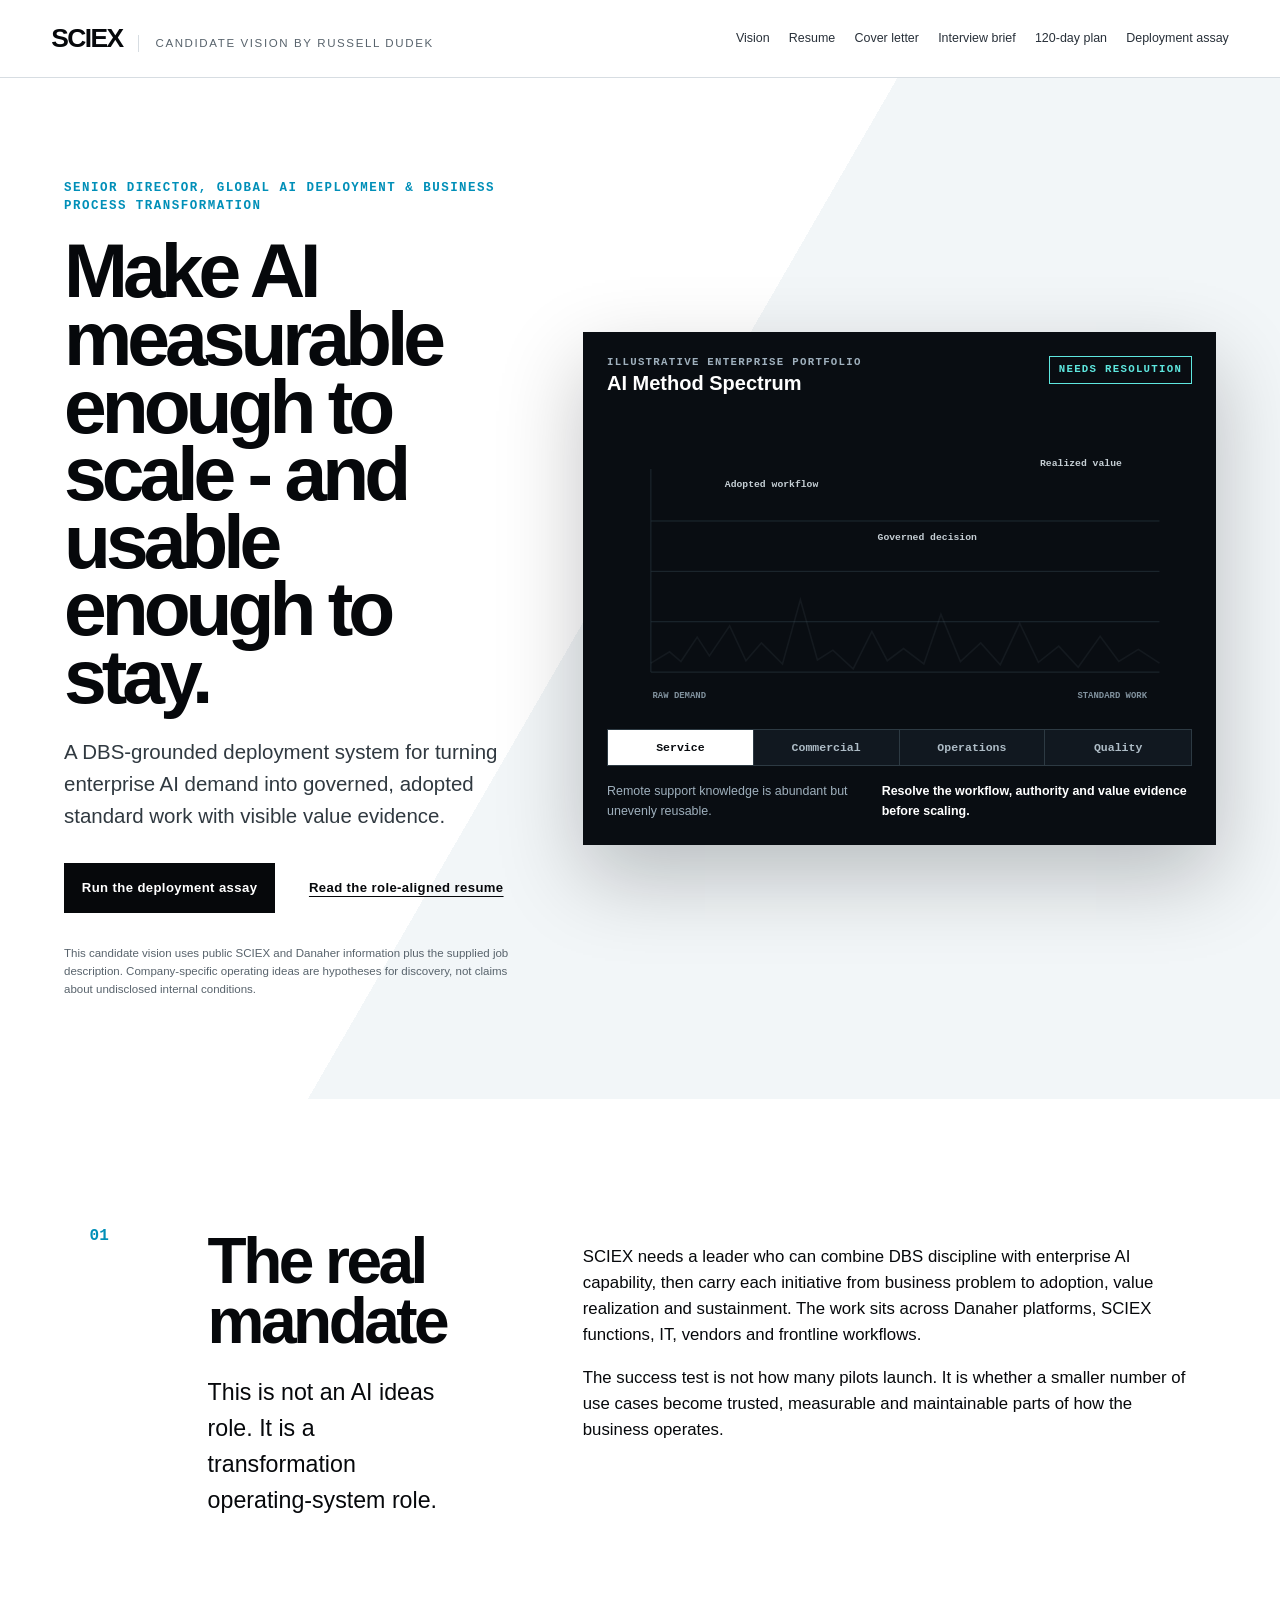
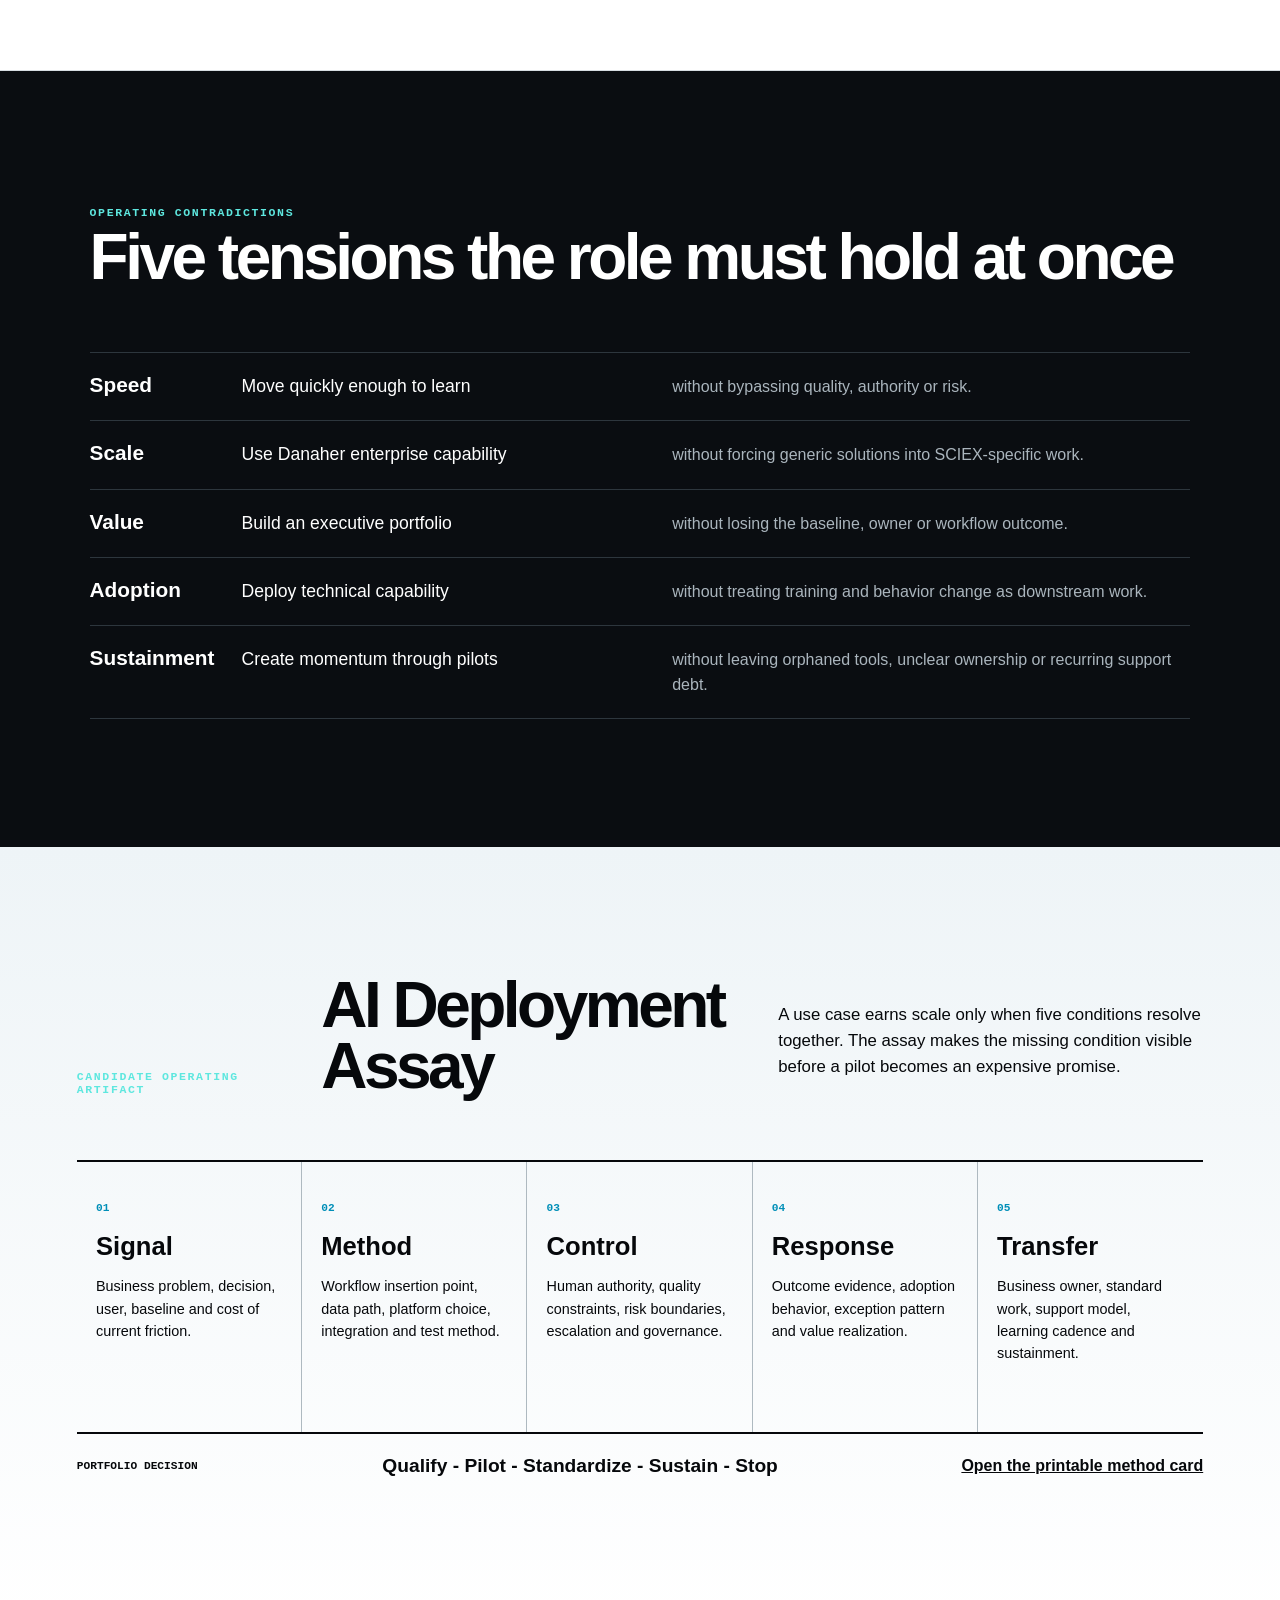
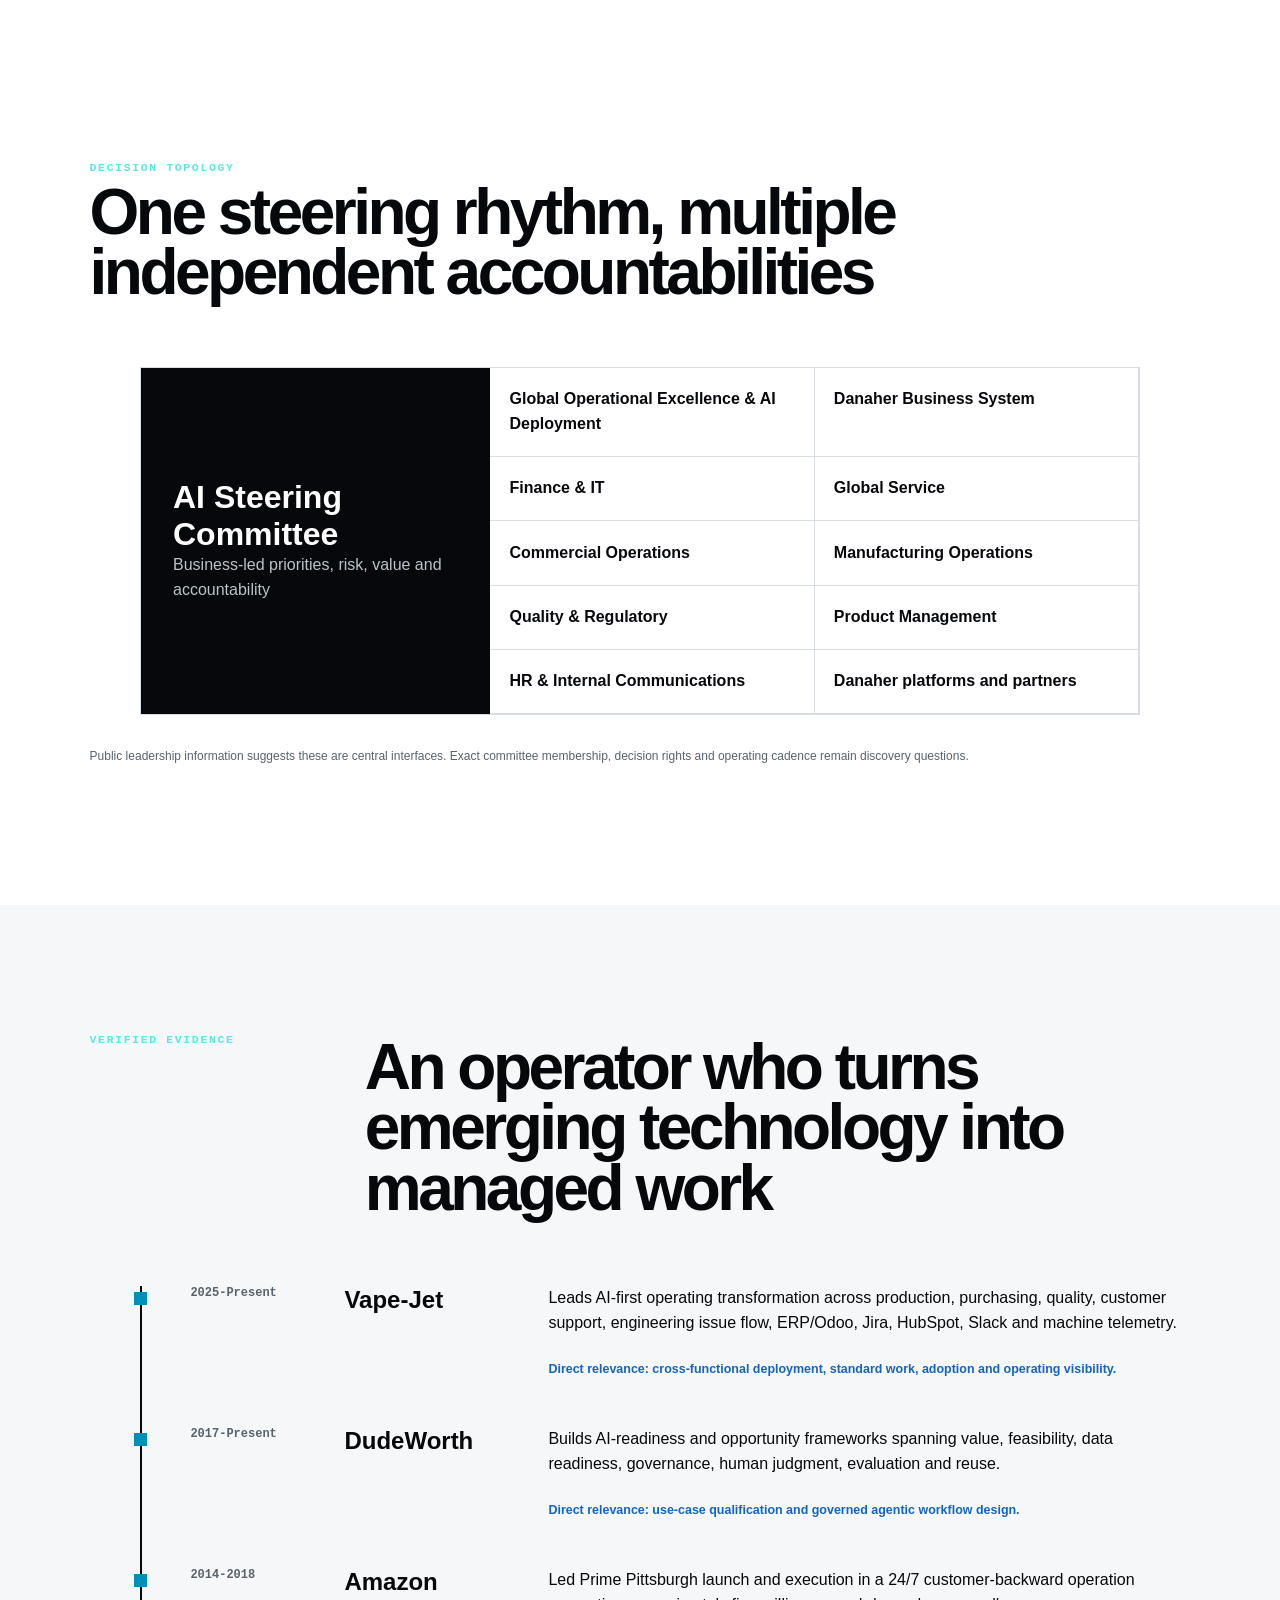
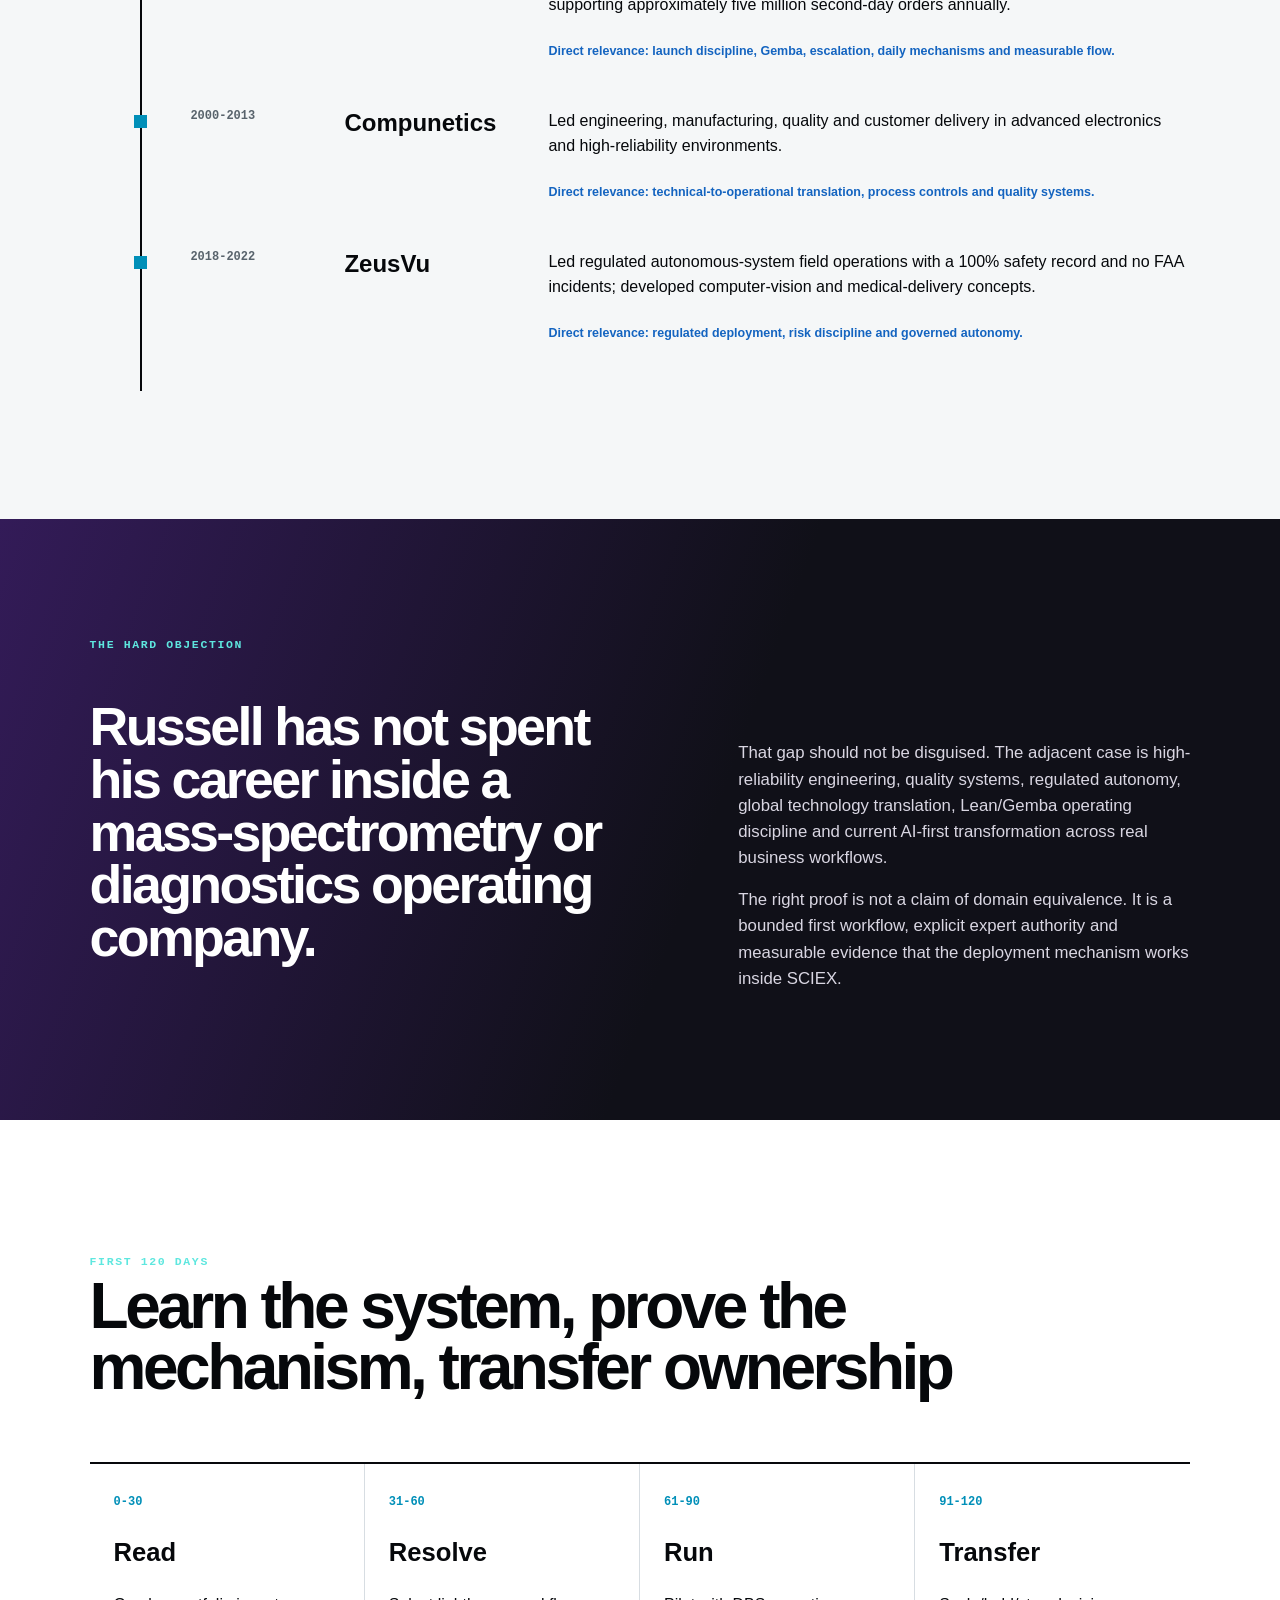
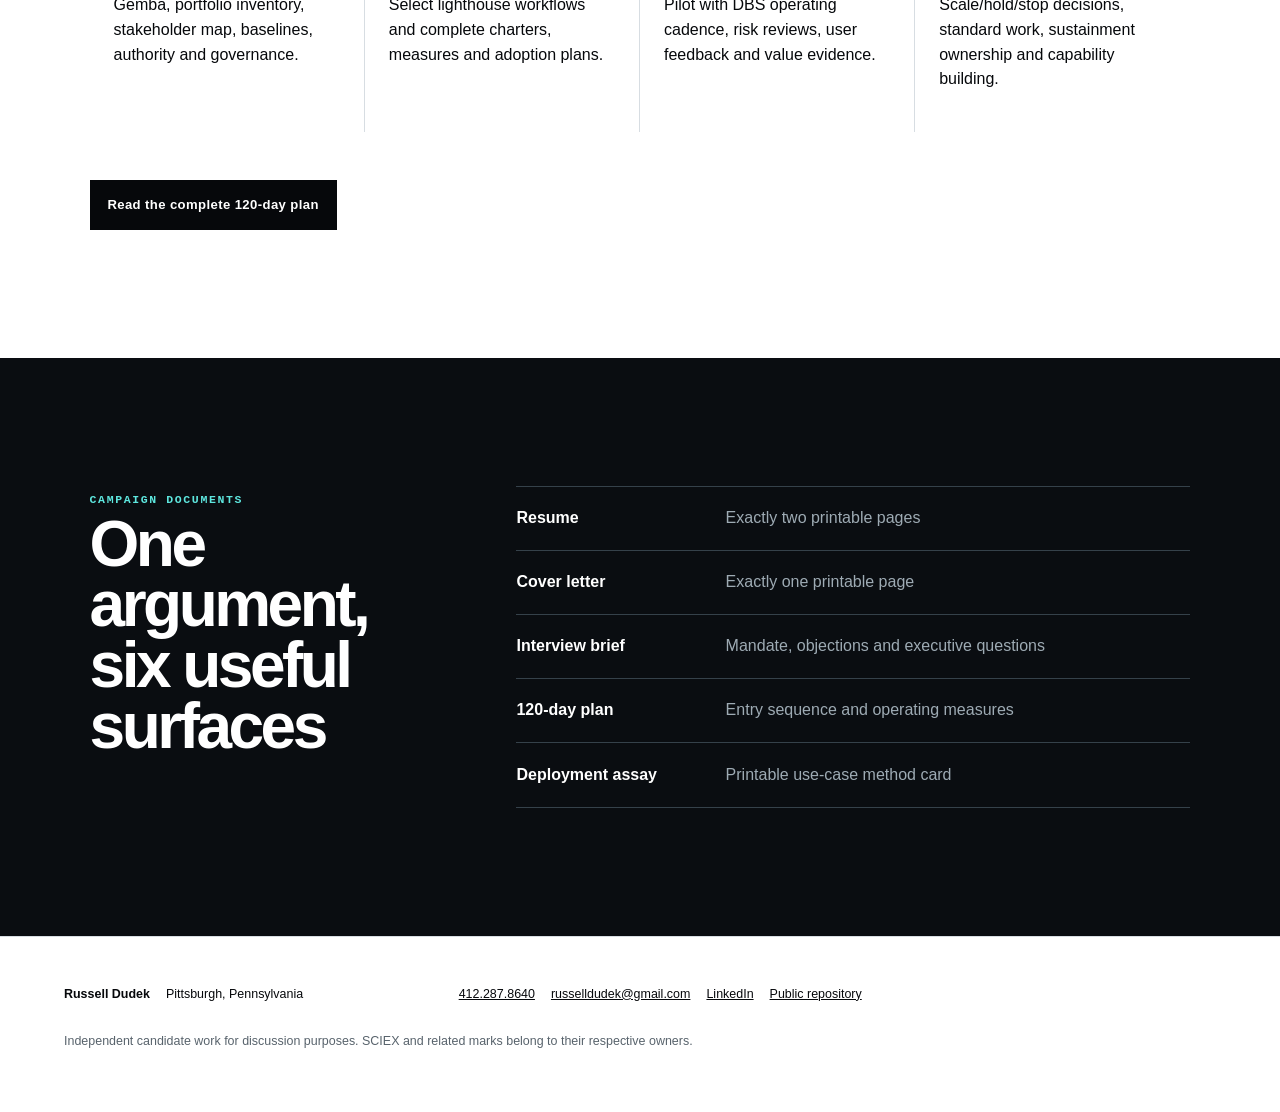
==== index.html @ 5391b282 "Publish SCIEX candidate campaign" ====
<!doctype html><html lang="en"><head><meta charset="utf-8"><meta name="viewport" content="width=device-width,initial-scale=1"><meta name="description" content="Russell Dudek candidate vision for Senior Director, Global AI Deployment & Business Process Transformation at SCIEX."><title>SCIEX Candidate Vision | Russell Dudek</title><link rel="stylesheet" href="brand-tokens.css"><link rel="stylesheet" href="styles.css"></head><body class=""><a class="skip-link" href="#main">Skip to content</a><header class="site-header"><a class="identity" href="index.html" aria-label="SCIEX candidate vision home"><span class="company-name">SCIEX</span><span class="candidate-label">Candidate vision by Russell Dudek</span></a><button class="nav-toggle" type="button" aria-expanded="false" aria-controls="site-nav">Menu</button><nav id="site-nav" aria-label="Campaign navigation"><a href="index.html">Vision</a><a href="resume.html">Resume</a><a href="cover-letter.html">Cover letter</a><a href="interview-brief.html">Interview brief</a><a href="120-day-plan.html">120-day plan</a><a href="deployment-assay.html">Deployment assay</a></nav></header><main id="main">
<section class="hero">
  <div class="hero-copy">
    <p class="role-line">Senior Director, Global AI Deployment & Business Process Transformation</p>
    <h1>Make AI measurable enough to scale - and usable enough to stay.</h1>
    <p class="lede">A DBS-grounded deployment system for turning enterprise AI demand into governed, adopted standard work with visible value evidence.</p>
    <div class="hero-actions"><a class="button primary" href="#assay">Run the deployment assay</a><a class="button text" href="resume.html">Read the role-aligned resume</a></div>
    <p class="research-note">This candidate vision uses public SCIEX and Danaher information plus the supplied job description. Company-specific operating ideas are hypotheses for discovery, not claims about undisclosed internal conditions.</p>
  </div>
  <div class="spectrum-shell" aria-labelledby="spectrum-title">
    <div class="spectrum-head"><div><span>Illustrative enterprise portfolio</span><strong id="spectrum-title">AI Method Spectrum</strong></div><span class="state-pill" id="spectrum-state">Needs resolution</span></div>
    <svg class="spectrum" viewBox="0 0 720 390" role="img" aria-describedby="spectrum-desc">
      <desc id="spectrum-desc">A noisy AI demand spectrum becomes a smaller set of controlled, adopted, measurable workflow peaks.</desc>
      <g class="grid"><line x1="54" y1="330" x2="680" y2="330"/><line x1="54" y1="80" x2="54" y2="330"/><line x1="54" y1="268" x2="680" y2="268"/><line x1="54" y1="206" x2="680" y2="206"/><line x1="54" y1="144" x2="680" y2="144"/></g>
      <path class="noise" d="M54 319 L77 305 L91 317 L111 287 L126 310 L151 273 L171 316 L190 294 L216 320 L238 241 L259 315 L278 303 L303 326 L326 280 L345 316 L365 301 L390 320 L411 259 L435 317 L460 294 L484 321 L508 270 L531 318 L556 298 L580 324 L607 286 L630 317 L654 302 L680 319"/>
      <g class="resolved-peaks">
        <path class="peak peak-a" d="M54 330 L112 330 L145 116 L179 330 L255 330"/>
        <path class="peak peak-b" d="M220 330 L296 330 L333 181 L370 330 L447 330"/>
        <path class="peak peak-c" d="M406 330 L492 330 L533 90 L574 330 L680 330"/>
      </g>
      <g class="peak-labels"><text x="145" y="102">Adopted workflow</text><text x="333" y="167">Governed decision</text><text x="533" y="76">Realized value</text></g>
      <text class="axis-label" x="56" y="362">raw demand</text><text class="axis-label" x="579" y="362">standard work</text>
    </svg>
    <div class="spectrum-controls" role="group" aria-label="Illustrative business domain"><button class="scenario active" data-scenario="service">Service</button><button class="scenario" data-scenario="commercial">Commercial</button><button class="scenario" data-scenario="operations">Operations</button><button class="scenario" data-scenario="quality">Quality</button></div>
    <div class="spectrum-readout"><span id="scenario-signal">Remote support knowledge is abundant but unevenly reusable.</span><strong id="scenario-decision">Resolve the workflow, authority and value evidence before scaling.</strong></div>
  </div>
</section>
<section class="mandate"><div class="section-number">01</div><div><h2>The real mandate</h2><p class="section-lede">This is not an AI ideas role. It is a transformation operating-system role.</p></div><div class="mandate-copy"><p>SCIEX needs a leader who can combine DBS discipline with enterprise AI capability, then carry each initiative from business problem to adoption, value realization and sustainment. The work sits across Danaher platforms, SCIEX functions, IT, vendors and frontline workflows.</p><p>The success test is not how many pilots launch. It is whether a smaller number of use cases become trusted, measurable and maintainable parts of how the business operates.</p></div></section>
<section class="tensions"><div class="section-heading"><span>Operating contradictions</span><h2>Five tensions the role must hold at once</h2></div><ol class="tension-list"><li><b>Speed</b><span>Move quickly enough to learn</span><em>without bypassing quality, authority or risk.</em></li><li><b>Scale</b><span>Use Danaher enterprise capability</span><em>without forcing generic solutions into SCIEX-specific work.</em></li><li><b>Value</b><span>Build an executive portfolio</span><em>without losing the baseline, owner or workflow outcome.</em></li><li><b>Adoption</b><span>Deploy technical capability</span><em>without treating training and behavior change as downstream work.</em></li><li><b>Sustainment</b><span>Create momentum through pilots</span><em>without leaving orphaned tools, unclear ownership or recurring support debt.</em></li></ol></section>
<section id="assay" class="assay-section"><div class="assay-intro"><span>Candidate operating artifact</span><h2>AI Deployment Assay</h2><p>A use case earns scale only when five conditions resolve together. The assay makes the missing condition visible before a pilot becomes an expensive promise.</p></div><div class="assay-grid" role="list"><article role="listitem"><span>01</span><h3>Signal</h3><p>Business problem, decision, user, baseline and cost of current friction.</p></article><article role="listitem"><span>02</span><h3>Method</h3><p>Workflow insertion point, data path, platform choice, integration and test method.</p></article><article role="listitem"><span>03</span><h3>Control</h3><p>Human authority, quality constraints, risk boundaries, escalation and governance.</p></article><article role="listitem"><span>04</span><h3>Response</h3><p>Outcome evidence, adoption behavior, exception pattern and value realization.</p></article><article role="listitem"><span>05</span><h3>Transfer</h3><p>Business owner, standard work, support model, learning cadence and sustainment.</p></article></div><div class="assay-outcome"><span>Portfolio decision</span><strong>Qualify - Pilot - Standardize - Sustain - Stop</strong><a href="deployment-assay.html">Open the printable method card</a></div></section>
<section class="stakeholders"><div class="section-heading"><span>Decision topology</span><h2>One steering rhythm, multiple independent accountabilities</h2></div><div class="stakeholder-map"><div class="center-node"><strong>AI Steering Committee</strong><span>Business-led priorities, risk, value and accountability</span></div><div class="stakeholder-ring"><span>Global Operational Excellence & AI Deployment</span><span>Danaher Business System</span><span>Finance & IT</span><span>Global Service</span><span>Commercial Operations</span><span>Manufacturing Operations</span><span>Quality & Regulatory</span><span>Product Management</span><span>HR & Internal Communications</span><span>Danaher platforms and partners</span></div></div><p class="hypothesis">Public leadership information suggests these are central interfaces. Exact committee membership, decision rights and operating cadence remain discovery questions.</p></section>
<section class="proof"><div class="proof-title"><span>Verified evidence</span><h2>An operator who turns emerging technology into managed work</h2></div><div class="evidence-trail"><article><time>2025-Present</time><h3>Vape-Jet</h3><p>Leads AI-first operating transformation across production, purchasing, quality, customer support, engineering issue flow, ERP/Odoo, Jira, HubSpot, Slack and machine telemetry.</p><strong>Direct relevance: cross-functional deployment, standard work, adoption and operating visibility.</strong></article><article><time>2017-Present</time><h3>DudeWorth</h3><p>Builds AI-readiness and opportunity frameworks spanning value, feasibility, data readiness, governance, human judgment, evaluation and reuse.</p><strong>Direct relevance: use-case qualification and governed agentic workflow design.</strong></article><article><time>2014-2018</time><h3>Amazon</h3><p>Led Prime Pittsburgh launch and execution in a 24/7 customer-backward operation supporting approximately five million second-day orders annually.</p><strong>Direct relevance: launch discipline, Gemba, escalation, daily mechanisms and measurable flow.</strong></article><article><time>2000-2013</time><h3>Compunetics</h3><p>Led engineering, manufacturing, quality and customer delivery in advanced electronics and high-reliability environments.</p><strong>Direct relevance: technical-to-operational translation, process controls and quality systems.</strong></article><article><time>2018-2022</time><h3>ZeusVu</h3><p>Led regulated autonomous-system field operations with a 100% safety record and no FAA incidents; developed computer-vision and medical-delivery concepts.</p><strong>Direct relevance: regulated deployment, risk discipline and governed autonomy.</strong></article></div></section>
<section class="objection"><div><span>The hard objection</span><h2>Russell has not spent his career inside a mass-spectrometry or diagnostics operating company.</h2></div><div><p>That gap should not be disguised. The adjacent case is high-reliability engineering, quality systems, regulated autonomy, global technology translation, Lean/Gemba operating discipline and current AI-first transformation across real business workflows.</p><p>The right proof is not a claim of domain equivalence. It is a bounded first workflow, explicit expert authority and measurable evidence that the deployment mechanism works inside SCIEX.</p></div></section>
<section class="entry-preview"><div class="section-heading"><span>First 120 days</span><h2>Learn the system, prove the mechanism, transfer ownership</h2></div><div class="phase-line"><article><b>0-30</b><h3>Read</h3><p>Gemba, portfolio inventory, stakeholder map, baselines, authority and governance.</p></article><article><b>31-60</b><h3>Resolve</h3><p>Select lighthouse workflows and complete charters, measures and adoption plans.</p></article><article><b>61-90</b><h3>Run</h3><p>Pilot with DBS operating cadence, risk reviews, user feedback and value evidence.</p></article><article><b>91-120</b><h3>Transfer</h3><p>Scale/hold/stop decisions, standard work, sustainment ownership and capability building.</p></article></div><a class="button primary" href="120-day-plan.html">Read the complete 120-day plan</a></section>
<section class="document-rack"><div><span>Campaign documents</span><h2>One argument, six useful surfaces</h2></div><nav aria-label="Campaign documents"><a href="resume.html"><strong>Resume</strong><span>Exactly two printable pages</span></a><a href="cover-letter.html"><strong>Cover letter</strong><span>Exactly one printable page</span></a><a href="interview-brief.html"><strong>Interview brief</strong><span>Mandate, objections and executive questions</span></a><a href="120-day-plan.html"><strong>120-day plan</strong><span>Entry sequence and operating measures</span></a><a href="deployment-assay.html"><strong>Deployment assay</strong><span>Printable use-case method card</span></a></nav></section>
</main><footer class="site-footer"><div><strong>Russell Dudek</strong><span>Pittsburgh, Pennsylvania</span></div><div><a href="tel:+14122878640">412.287.8640</a><a href="mailto:russelldudek@gmail.com">russelldudek@gmail.com</a><a href="https://www.linkedin.com/in/russelldudek">LinkedIn</a><a href="https://github.com/russelldudek/sciex">Public repository</a></div><p>Independent candidate work for discussion purposes. SCIEX and related marks belong to their respective owners.</p></footer><script src="app.js"></script></body></html>
---- brand-tokens.css ----
/* Token provenance is documented in brand-intelligence.md. */
:root{
  --official-ink:#06080b; /* source-observed SCIEX primary identity treatment */
  --source-cyan:#008fb8; /* sampled approximation from public SCIEX identity/product pages */
  --source-blue:#1464c0; /* sampled approximation from public digital surfaces */
  --source-violet:#6c4fd3; /* sampled approximation from public product imagery */
  --source-silver:#b8c0c8; /* sampled approximation from SCIEX swoosh/technical surfaces */
  --candidate-aqua:#5ee7df; /* candidate-original spectrum highlight */
  --paper:#ffffff; --mist:#f3f6f8; --line:#d7dde2; --muted:#58636c; --dark:#090d12;
  --display:"Arial Narrow","Aptos Display","Helvetica Neue",Arial,sans-serif;
  --body:"Aptos","Segoe UI","Helvetica Neue",Arial,sans-serif;
  --mono:"SFMono-Regular",Consolas,"Liberation Mono",monospace;
}
---- styles.css ----
*{box-sizing:border-box}html{scroll-behavior:smooth}body{margin:0;font-family:var(--body);color:var(--official-ink);background:var(--paper);line-height:1.55}a{color:inherit}.skip-link{position:fixed;top:-100px;left:1rem;z-index:100;background:#fff;padding:.7rem 1rem}.skip-link:focus{top:1rem}.site-header{height:78px;display:flex;align-items:center;justify-content:space-between;padding:0 clamp(1.2rem,4vw,4.5rem);border-bottom:1px solid var(--line);background:rgba(255,255,255,.96);position:sticky;top:0;z-index:50}.identity{text-decoration:none;display:flex;align-items:baseline;gap:1rem}.company-name{font:900 1.65rem/1 var(--display);letter-spacing:-.06em}.candidate-label{font-size:.72rem;text-transform:uppercase;letter-spacing:.14em;color:var(--muted);border-left:1px solid var(--line);padding-left:1rem}.site-header nav{display:flex;gap:1.2rem;align-items:center}.site-header nav a{text-decoration:none;font-size:.78rem;color:#283039}.site-header nav a:hover,.site-header nav a:focus{text-decoration:underline;text-decoration-thickness:2px;text-underline-offset:5px}.nav-toggle{display:none;background:none;border:1px solid var(--line);padding:.5rem .7rem}.hero{min-height:calc(100vh - 78px);display:grid;grid-template-columns:minmax(0,.85fr) minmax(520px,1.15fr);gap:4vw;align-items:center;padding:clamp(3rem,7vw,7rem) clamp(1.3rem,5vw,6rem);background:linear-gradient(120deg,#fff 0 48%,#f2f6f8 48% 100%);overflow:hidden}.role-line{font:700 .78rem/1.4 var(--mono);text-transform:uppercase;letter-spacing:.12em;color:var(--source-cyan);max-width:38rem}.hero h1{font:800 clamp(3.4rem,6vw,7.4rem)/.88 var(--display);letter-spacing:-.065em;margin:1.4rem 0 1.6rem;max-width:10ch}.lede{font-size:clamp(1.1rem,1.6vw,1.45rem);max-width:38rem;color:#303940}.hero-actions{display:flex;gap:1rem;align-items:center;margin:2rem 0}.button{display:inline-flex;align-items:center;justify-content:center;text-decoration:none;padding:.85rem 1.05rem;font-weight:700;font-size:.82rem;letter-spacing:.03em;border:1px solid var(--official-ink)}.button.primary{background:var(--official-ink);color:#fff}.button.text{border-color:transparent;text-decoration:underline;text-underline-offset:4px}.research-note{font-size:.72rem;color:var(--muted);max-width:42rem}.spectrum-shell{background:var(--dark);color:#fff;padding:1.5rem;box-shadow:0 2rem 5rem rgba(3,9,14,.24);min-width:0}.spectrum-head{display:flex;justify-content:space-between;align-items:flex-start}.spectrum-head div{display:flex;flex-direction:column}.spectrum-head span{font:600 .67rem/1.3 var(--mono);text-transform:uppercase;letter-spacing:.12em;color:#9fb0bd}.spectrum-head strong{font:700 1.25rem/1.3 var(--display)}.state-pill{border:1px solid #46545e;padding:.35rem .55rem}.spectrum{width:100%;height:auto;margin-top:.5rem}.grid line{stroke:#25313a;stroke-width:1}.noise{fill:none;stroke:#64727c;stroke-width:2;opacity:.55}.resolved-peaks path{fill:none;stroke-width:4;stroke-linecap:round;stroke-linejoin:round;stroke-dasharray:1000;stroke-dashoffset:1000;animation:resolve-spectrum 3.8s cubic-bezier(.2,.8,.2,1) infinite alternate}.peak-a{stroke:var(--candidate-aqua)}.peak-b{stroke:#3aa0ff;animation-delay:.35s!important}.peak-c{stroke:#9f82ff;animation-delay:.7s!important}.peak-labels text{font:600 12px var(--mono);fill:#dbe5eb;opacity:.9}.axis-label{font:600 11px var(--mono);fill:#80919d;text-transform:uppercase}.spectrum-controls{display:grid;grid-template-columns:repeat(4,1fr);border:1px solid #2d3a43}.scenario{border:0;border-right:1px solid #2d3a43;background:#111820;color:#aebcc6;padding:.7rem;font:600 .72rem var(--mono);cursor:pointer}.scenario:last-child{border-right:0}.scenario.active,.scenario:hover,.scenario:focus{background:#fff;color:#080b0f}.spectrum-readout{display:grid;grid-template-columns:1fr 1.2fr;gap:1rem;margin-top:1rem;font-size:.78rem}.spectrum-readout span{color:#9fb0bd}.spectrum-readout strong{font-weight:600}.spectrum-shell.resolved .noise{opacity:.12}.spectrum-shell.resolved .state-pill{border-color:var(--candidate-aqua);color:var(--candidate-aqua)}@keyframes resolve-spectrum{0%,12%{stroke-dashoffset:1000;opacity:.15}72%,100%{stroke-dashoffset:0;opacity:1}}.mandate{display:grid;grid-template-columns:70px .7fr 1.3fr;gap:3rem;padding:8rem clamp(1.3rem,7vw,9rem);border-bottom:1px solid var(--line)}.section-number{font:700 1rem var(--mono);color:var(--source-cyan)}.mandate h2,.section-heading h2,.assay-intro h2,.proof-title h2,.document-rack h2{font:800 clamp(2.5rem,5vw,5.4rem)/.95 var(--display);letter-spacing:-.055em;margin:.2rem 0}.section-lede{font-size:1.45rem;max-width:20ch}.mandate-copy{font-size:1.05rem;max-width:53rem}.tensions{padding:8rem clamp(1.3rem,7vw,9rem);background:#0a0d11;color:#fff}.section-heading>span,.assay-intro>span,.proof-title>span,.document-rack>div>span,.objection>div>span{font:700 .72rem var(--mono);text-transform:uppercase;letter-spacing:.14em;color:var(--candidate-aqua)}.tension-list{margin:4rem 0 0;padding:0;list-style:none;border-top:1px solid #2d363d}.tension-list li{display:grid;grid-template-columns:120px 1fr 1.3fr;gap:2rem;padding:1.25rem 0;border-bottom:1px solid #2d363d;align-items:baseline}.tension-list b{font:800 1.3rem var(--display)}.tension-list span{font-size:1.1rem}.tension-list em{color:#aab5bd;font-style:normal}.assay-section{padding:8rem clamp(1.3rem,6vw,8rem);background:linear-gradient(180deg,#eef4f7,#fff)}.assay-intro{display:grid;grid-template-columns:.5fr 1fr 1fr;gap:2rem;align-items:end}.assay-intro h2{margin:0}.assay-intro p{font-size:1.05rem}.assay-grid{display:grid;grid-template-columns:repeat(5,1fr);margin-top:4rem;border-top:2px solid var(--official-ink);border-bottom:2px solid var(--official-ink)}.assay-grid article{padding:2rem 1.2rem;min-height:270px;border-right:1px solid #aeb9c0}.assay-grid article:last-child{border-right:0}.assay-grid span{font:700 .7rem var(--mono);color:var(--source-cyan)}.assay-grid h3{font:800 1.6rem var(--display);margin:.8rem 0}.assay-grid p{font-size:.9rem}.assay-outcome{display:grid;grid-template-columns:.5fr 1fr auto;gap:2rem;align-items:center;padding:1.2rem 0}.assay-outcome span{font:700 .7rem var(--mono);text-transform:uppercase}.assay-outcome strong{font:800 1.2rem var(--display)}.assay-outcome a{font-weight:700}.stakeholders{padding:8rem clamp(1.3rem,7vw,9rem);background:#fff}.stakeholder-map{margin:4rem auto 2rem;max-width:1000px;display:grid;grid-template-columns:.7fr 1.3fr;border:1px solid var(--line)}.center-node{padding:4rem 2rem;background:var(--official-ink);color:#fff;display:flex;flex-direction:column;justify-content:center}.center-node strong{font:800 2rem var(--display)}.center-node span{color:#b9c4cb}.stakeholder-ring{display:grid;grid-template-columns:1fr 1fr}.stakeholder-ring span{padding:1.2rem;border-bottom:1px solid var(--line);border-right:1px solid var(--line);font-weight:600}.hypothesis,.assumption-note{font-size:.75rem;color:var(--muted)}.proof{padding:8rem clamp(1.3rem,7vw,9rem);background:#f5f7f8}.proof-title{display:grid;grid-template-columns:.5fr 1.5fr;align-items:start}.evidence-trail{max-width:1050px;margin:4rem 0 0 auto;border-left:2px solid var(--official-ink)}.evidence-trail article{position:relative;padding:0 0 3rem 3rem;display:grid;grid-template-columns:130px 180px 1fr;gap:1.5rem}.evidence-trail article:before{content:"";position:absolute;width:13px;height:13px;background:var(--source-cyan);left:-8px;top:.35rem}.evidence-trail time{font:600 .75rem var(--mono);color:var(--muted)}.evidence-trail h3{margin:0;font:800 1.5rem var(--display)}.evidence-trail p{margin:0}.evidence-trail strong{grid-column:3;font-size:.78rem;color:var(--source-blue)}.objection{padding:7rem clamp(1.3rem,7vw,9rem);display:grid;grid-template-columns:1.1fr .9fr;gap:6rem;background:linear-gradient(110deg,#331b58,#101018 55%);color:#fff}.objection h2{font:800 clamp(2.5rem,4.2vw,5rem)/.98 var(--display);letter-spacing:-.05em}.objection>div:last-child{font-size:1.05rem;color:#d9d6e2;align-self:end}.entry-preview{padding:8rem clamp(1.3rem,7vw,9rem)}.phase-line{display:grid;grid-template-columns:repeat(4,1fr);margin:4rem 0 3rem;border-top:2px solid var(--official-ink)}.phase-line article{padding:1.5rem;border-right:1px solid var(--line)}.phase-line article:last-child{border-right:0}.phase-line b{font:700 .75rem var(--mono);color:var(--source-cyan)}.phase-line h3{font:800 1.6rem var(--display)}.document-rack{padding:8rem clamp(1.3rem,7vw,9rem);background:#0a0d11;color:#fff;display:grid;grid-template-columns:.7fr 1.3fr;gap:4rem}.document-rack nav{border-top:1px solid #35414a}.document-rack nav a{display:grid;grid-template-columns:.45fr 1fr;text-decoration:none;padding:1.2rem 0;border-bottom:1px solid #35414a}.document-rack nav a:hover strong{text-decoration:underline}.document-rack nav span{color:#9eabb4}.site-footer{padding:3rem clamp(1.3rem,5vw,6rem);display:grid;grid-template-columns:1fr 2fr;gap:1rem;border-top:1px solid var(--line);font-size:.78rem}.site-footer>div{display:flex;gap:1rem;flex-wrap:wrap}.site-footer p{grid-column:1/-1;color:var(--muted)}
.document-page,.report-page{background:#e8edf0}.document-toolbar{max-width:8.5in;margin:2rem auto 1rem;display:flex;justify-content:flex-end;gap:.6rem}.document-toolbar a,.document-toolbar button{background:#fff;border:1px solid #bec6cc;padding:.55rem .75rem;text-decoration:none;font:600 .75rem var(--body);cursor:pointer}.paper{width:8.5in;margin:0 auto 3rem;background:#fff;box-shadow:0 15px 45px rgba(20,30,40,.15)}.resume-page,.cover-page{width:8.5in;min-height:11in;padding:.45in .55in .42in;position:relative;background:#fff}.resume-page{page-break-after:always}.resume-page:last-child{page-break-after:auto}.doc-header{display:grid;grid-template-columns:1fr 2.35in;gap:.35in;border-bottom:3px solid var(--official-ink);padding-bottom:.14in}.doc-header h1{font:900 25pt/1 var(--display);letter-spacing:-1.1pt;margin:0}.doc-header p{font:700 8.2pt/1.25 var(--mono);text-transform:uppercase;letter-spacing:.45pt;margin:7pt 0 0;color:var(--source-cyan)}.contact{display:grid;grid-template-columns:1fr 1fr;gap:3pt 12pt;font-size:7.2pt;align-content:start}.contact a{text-decoration:none}.resume-summary{display:grid;grid-template-columns:1.2fr .8fr;gap:.22in;padding:.18in 0;border-bottom:1px solid var(--line)}.resume-summary>p{font-size:9.5pt;line-height:1.35;margin:0}.resume-summary>div{display:flex;flex-direction:column;font-size:7.2pt}.resume-summary b{font:700 7pt var(--mono);color:var(--source-cyan);text-transform:uppercase;margin-bottom:4pt}.resume-paper h2{font:800 10pt var(--display);text-transform:uppercase;letter-spacing:.4pt;margin:11pt 0 5pt}.role{margin:0 0 9pt}.role header{display:flex;justify-content:space-between;align-items:baseline;border-bottom:1px solid #dce1e4;padding-bottom:2pt}.role h3{font:800 10.5pt var(--display);margin:0}.role header p{font-size:7.6pt;margin:0;color:var(--source-cyan);font-weight:700}.role time{font:600 7pt var(--mono)}.role ul{margin:4pt 0 0;padding-left:13pt}.role li{font-size:7.8pt;line-height:1.28;margin:0 0 2.4pt}.role.compact{margin-bottom:7pt}.continuation-header{display:grid;grid-template-columns:.7fr 1.3fr 1.2fr;gap:10pt;align-items:center;border-bottom:3px solid var(--official-ink);padding-bottom:7pt;font-size:7.2pt}.continuation-header strong{font:900 14pt var(--display)}.continuation-header>span{font:700 7pt var(--mono);text-transform:uppercase;color:var(--source-cyan)}.continuation-header div{display:flex;gap:8pt;justify-content:flex-end}.continuation-header a{text-decoration:none}.two-col-resume{display:grid;grid-template-columns:1.36fr .64fr;gap:.22in}.two-col-resume aside{background:#f1f5f7;padding:10pt}.two-col-resume aside h2{margin-top:3pt}.two-col-resume aside h3{font:800 9pt var(--display);margin:4pt 0 1pt}.two-col-resume aside p,.two-col-resume aside li{font-size:7.2pt;line-height:1.28}.two-col-resume aside ol{padding-left:14pt;margin:5pt 0}.strengths>div{display:grid;grid-template-columns:repeat(3,1fr);gap:9pt}.strengths article{border-top:2px solid var(--source-cyan);padding-top:5pt}.strengths h3{font:800 8.5pt var(--display);margin:0 0 2pt}.strengths p,.toolkit p,.resume-thesis p{font-size:7.1pt;line-height:1.28;margin:0}.toolkit{margin-top:9pt}.resume-thesis{margin-top:8pt;background:#0b0f14;color:#fff;padding:8pt 10pt;display:grid;grid-template-columns:1.1in 1fr;gap:8pt}.resume-thesis b{font:700 7pt var(--mono);color:var(--candidate-aqua);text-transform:uppercase}.page-number{position:absolute;bottom:.18in;right:.55in;font:600 6.5pt var(--mono);color:#68747c}.letter-meta{display:grid;grid-template-columns:1fr 2fr;gap:.35in;padding:.22in 0;font-size:9pt}.letter-meta p{margin:0}.letter-body{font-size:9.35pt;line-height:1.42}.letter-body p{margin:0 0 9pt}.letter-body .signature{font:800 12pt var(--display)}.letter-note{border-left:3px solid var(--source-cyan);padding:8pt 11pt;background:#f2f6f8;font-size:7.6pt;display:grid;grid-template-columns:1.1in 1fr;gap:6pt;margin-top:10pt}.letter-note b{font:700 7pt var(--mono);text-transform:uppercase;color:var(--source-cyan)}.letter-note p,.letter-note a{margin:0}.report{max-width:8.5in;margin:0 auto 3rem;background:#fff;box-shadow:0 15px 45px rgba(20,30,40,.15);padding:.6in}.report-header{border-bottom:4px solid var(--official-ink);padding-bottom:.25in;margin-bottom:.35in}.report-header span{font:700 8pt var(--mono);text-transform:uppercase;letter-spacing:1px;color:var(--source-cyan)}.report-header h1{font:900 34pt/.95 var(--display);letter-spacing:-1.5pt;margin:10pt 0}.report-header p{font-size:11pt;margin:0;color:var(--muted)}.report section{margin:0 0 .35in;break-inside:avoid}.report h2{font:800 16pt var(--display);margin:0 0 10pt;border-top:1px solid var(--line);padding-top:10pt}.report p,.report li,.report td,.report th{font-size:9pt;line-height:1.42}.brief-callout{padding:14pt;background:#0a0d11;color:#fff;display:grid;grid-template-columns:1.2in 1fr}.brief-callout b{font:700 7pt var(--mono);color:var(--candidate-aqua);text-transform:uppercase}.brief-callout span{font:800 15pt var(--display)}.matrix{display:grid;grid-template-columns:1fr 1fr;border-top:1px solid var(--line);border-left:1px solid var(--line)}.matrix div{padding:10pt;border-right:1px solid var(--line);border-bottom:1px solid var(--line);display:flex;flex-direction:column}.matrix b{font:800 10pt var(--display)}table{width:100%;border-collapse:collapse}th,td{text-align:left;padding:7pt;border:1px solid var(--line);vertical-align:top}th{background:#0a0d11;color:#fff;font:700 7pt var(--mono);text-transform:uppercase}.objection-mini{background:#f1f4f6;padding:14pt;border-left:4px solid var(--source-violet)}.objection-mini h3{font:800 14pt var(--display);margin:0}.questions{columns:2;column-gap:28pt;padding-left:18pt}.questions li{break-inside:avoid;margin-bottom:8pt}.evidence-list{display:grid;grid-template-columns:1fr 1fr;gap:7pt 18pt;padding-left:18pt}.report blockquote{font:800 18pt/1.2 var(--display);margin:0;padding:18pt;border-left:5px solid var(--source-cyan);background:#0a0d11;color:#fff}.principles>div{display:grid;grid-template-columns:1fr 1fr;gap:8pt 18pt}.plan-phase header{display:grid;grid-template-columns:1.1in 1fr;align-items:baseline}.plan-phase header b{font:700 8pt var(--mono);color:var(--source-cyan)}.plan-columns{display:grid;grid-template-columns:1.1fr .8fr .85fr;gap:12pt}.plan-columns>div{border-top:2px solid var(--official-ink);padding-top:7pt}.plan-columns h3{font:800 10pt var(--display);margin:0 0 5pt}.plan-columns ul{padding-left:15pt;margin:0}.assay-sheet{padding:.45in}.assay-sheet>header{display:grid;grid-template-columns:1fr 2.4in;gap:.3in;border-bottom:4px solid var(--official-ink);padding-bottom:.18in}.assay-sheet header span{font:700 7pt var(--mono);text-transform:uppercase;color:var(--source-cyan)}.assay-sheet h1{font:900 27pt/1 var(--display);margin:5pt 0}.assay-sheet header p{font-size:8pt;margin:0}.sheet-meta{display:grid;gap:4pt}.assay-sheet label{display:flex;flex-direction:column;font:700 6.5pt var(--mono);text-transform:uppercase;letter-spacing:.3pt}.assay-sheet input,.assay-sheet textarea{border:1px solid #aeb8bf;background:#fff;min-height:20pt;margin-top:2pt;resize:none}.assay-sheet-grid{display:grid;grid-template-columns:repeat(5,1fr);border-left:1px solid var(--official-ink);margin-top:12pt}.assay-sheet-grid article{padding:8pt;border-right:1px solid var(--official-ink);border-top:1px solid var(--official-ink);border-bottom:1px solid var(--official-ink)}.assay-sheet-grid article>b{font:800 9pt var(--display);color:var(--source-cyan)}.assay-sheet-grid textarea{height:45pt}.disposition{margin-top:12pt;border:1px solid var(--official-ink);padding:10pt;display:grid;grid-template-columns:1fr 1fr;gap:8pt}.disposition h2{font:800 13pt var(--display);margin:0}.disposition>div{display:flex;gap:8pt;flex-wrap:wrap}.disposition>label{grid-column:span 1}.disposition textarea{height:38pt}.assay-sheet>footer{display:flex;justify-content:space-between;gap:20pt;font-size:6.5pt;color:var(--muted);margin-top:8pt}.assay-sheet>footer p{margin:0;max-width:5.5in}
@media (max-width:1050px){.site-header nav{position:absolute;top:78px;left:0;right:0;background:#fff;padding:1rem 1.4rem;border-bottom:1px solid var(--line);display:none;flex-wrap:wrap}.site-header nav.open{display:flex}.nav-toggle{display:block}.hero{grid-template-columns:1fr;min-height:auto;background:linear-gradient(180deg,#fff,#edf3f6)}.spectrum-shell{max-width:900px}.mandate{grid-template-columns:50px 1fr}.mandate-copy{grid-column:2}.assay-intro{grid-template-columns:1fr 1fr}.assay-intro>span{grid-column:1/-1}.assay-grid{grid-template-columns:1fr 1fr}.assay-grid article{min-height:auto;border-bottom:1px solid #aeb9c0}.assay-grid article:last-child{grid-column:1/-1}.stakeholder-map{grid-template-columns:1fr}.proof-title{grid-template-columns:1fr}.document-rack{grid-template-columns:1fr}.paper,.resume-page,.cover-page,.report{width:min(100%,8.5in)}.document-page .paper{box-shadow:none}.resume-page,.cover-page{min-height:auto}.assay-sheet-grid{grid-template-columns:1fr 1fr}.assay-sheet-grid article:last-child{grid-column:1/-1}.disposition{grid-template-columns:1fr}}
@media (max-width:720px){.candidate-label{display:none}.hero h1{font-size:3.5rem}.hero-actions{align-items:stretch;flex-direction:column}.spectrum-shell{padding:1rem}.spectrum-controls{grid-template-columns:1fr 1fr}.spectrum-readout{grid-template-columns:1fr}.mandate{padding:5rem 1.2rem;gap:1.2rem}.mandate h2,.section-heading h2,.assay-intro h2,.proof-title h2,.document-rack h2{font-size:2.7rem}.tensions,.assay-section,.stakeholders,.proof,.entry-preview,.document-rack{padding:5rem 1.2rem}.tension-list li{grid-template-columns:1fr;gap:.4rem}.assay-intro{grid-template-columns:1fr}.assay-grid{grid-template-columns:1fr}.assay-grid article,.assay-grid article:last-child{grid-column:auto;border-right:0}.assay-outcome{grid-template-columns:1fr}.stakeholder-ring{grid-template-columns:1fr}.evidence-trail article{grid-template-columns:1fr;padding-left:2rem}.evidence-trail strong{grid-column:1}.objection{grid-template-columns:1fr;padding:5rem 1.2rem;gap:2rem}.phase-line{grid-template-columns:1fr 1fr}.document-rack nav a{grid-template-columns:1fr}.site-footer{grid-template-columns:1fr}.document-toolbar{margin:1rem;flex-wrap:wrap}.resume-page,.cover-page,.report,.assay-sheet{padding:1rem;width:100%;min-height:auto}.doc-header,.resume-summary,.two-col-resume,.strengths>div,.continuation-header,.letter-meta,.letter-note,.matrix,.plan-columns,.principles>div,.assay-sheet>header,.assay-sheet-grid,.disposition{grid-template-columns:1fr}.contact{grid-template-columns:1fr 1fr}.continuation-header div{justify-content:flex-start;flex-wrap:wrap}.questions{columns:1}.evidence-list{grid-template-columns:1fr}.page-number{position:static;text-align:right;margin-top:1rem}.assay-sheet-grid article:last-child{grid-column:auto}}
@media print{.site-header,.site-footer,.document-toolbar,.skip-link{display:none!important}body,.document-page,.report-page{background:#fff}.paper,.report{box-shadow:none;margin:0}.resume-page,.cover-page{width:8.5in;height:11in;min-height:11in;overflow:hidden}.resume-page{page-break-after:always}.resume-page:last-child{page-break-after:auto}.report{width:8.5in;padding:.55in}.assay-sheet{width:8.5in;height:11in}.questions{columns:2}}
@media (prefers-reduced-motion:reduce){html{scroll-behavior:auto}.resolved-peaks path{animation:none;stroke-dashoffset:0}.noise{opacity:.25}*{transition-duration:.01ms!important;animation-duration:.01ms!important;animation-iteration-count:1!important}}
/* Final document layout corrections */
.assay-sheet-grid article,.assay-sheet-grid label,.assay-sheet input,.assay-sheet textarea{min-width:0}
.assay-sheet input,.assay-sheet textarea{width:100%;max-width:100%}
.deployment-method,.measure-strip,.transferability{margin-top:10pt}
.deployment-method>h2,.measure-strip>h2,.transferability>h2{font:800 9pt var(--display);text-transform:uppercase;letter-spacing:.5pt;border-top:1px solid var(--official-ink);padding-top:6pt;margin:0 0 6pt}
.deployment-method>div{display:grid;grid-template-columns:repeat(5,1fr);gap:6pt}
.deployment-method article{background:var(--official-mist);padding:6pt;min-width:0}
.deployment-method b,.measure-strip b,.transferability b{font:700 6.3pt var(--mono);color:var(--source-cyan);text-transform:uppercase}
.deployment-method p{font-size:6.1pt;line-height:1.2;margin:4pt 0 0}
.measure-strip>div{display:grid;grid-template-columns:repeat(6,1fr);gap:6pt}
.measure-strip span{font-size:5.9pt;line-height:1.25;display:flex;flex-direction:column}
.measure-strip b{margin-bottom:3pt}
.transferability>div{display:grid;gap:5pt}
.transferability article{display:grid;grid-template-columns:1.9in 1fr;gap:8pt;align-items:start}
.transferability p{font-size:6.6pt;line-height:1.25;margin:0}
@media (max-width:720px){.deployment-method>div,.measure-strip>div{grid-template-columns:1fr}.transferability article{grid-template-columns:1fr}}
@media print{
  @page{size:Letter;margin:0}
  .assay-sheet{overflow:hidden}
}
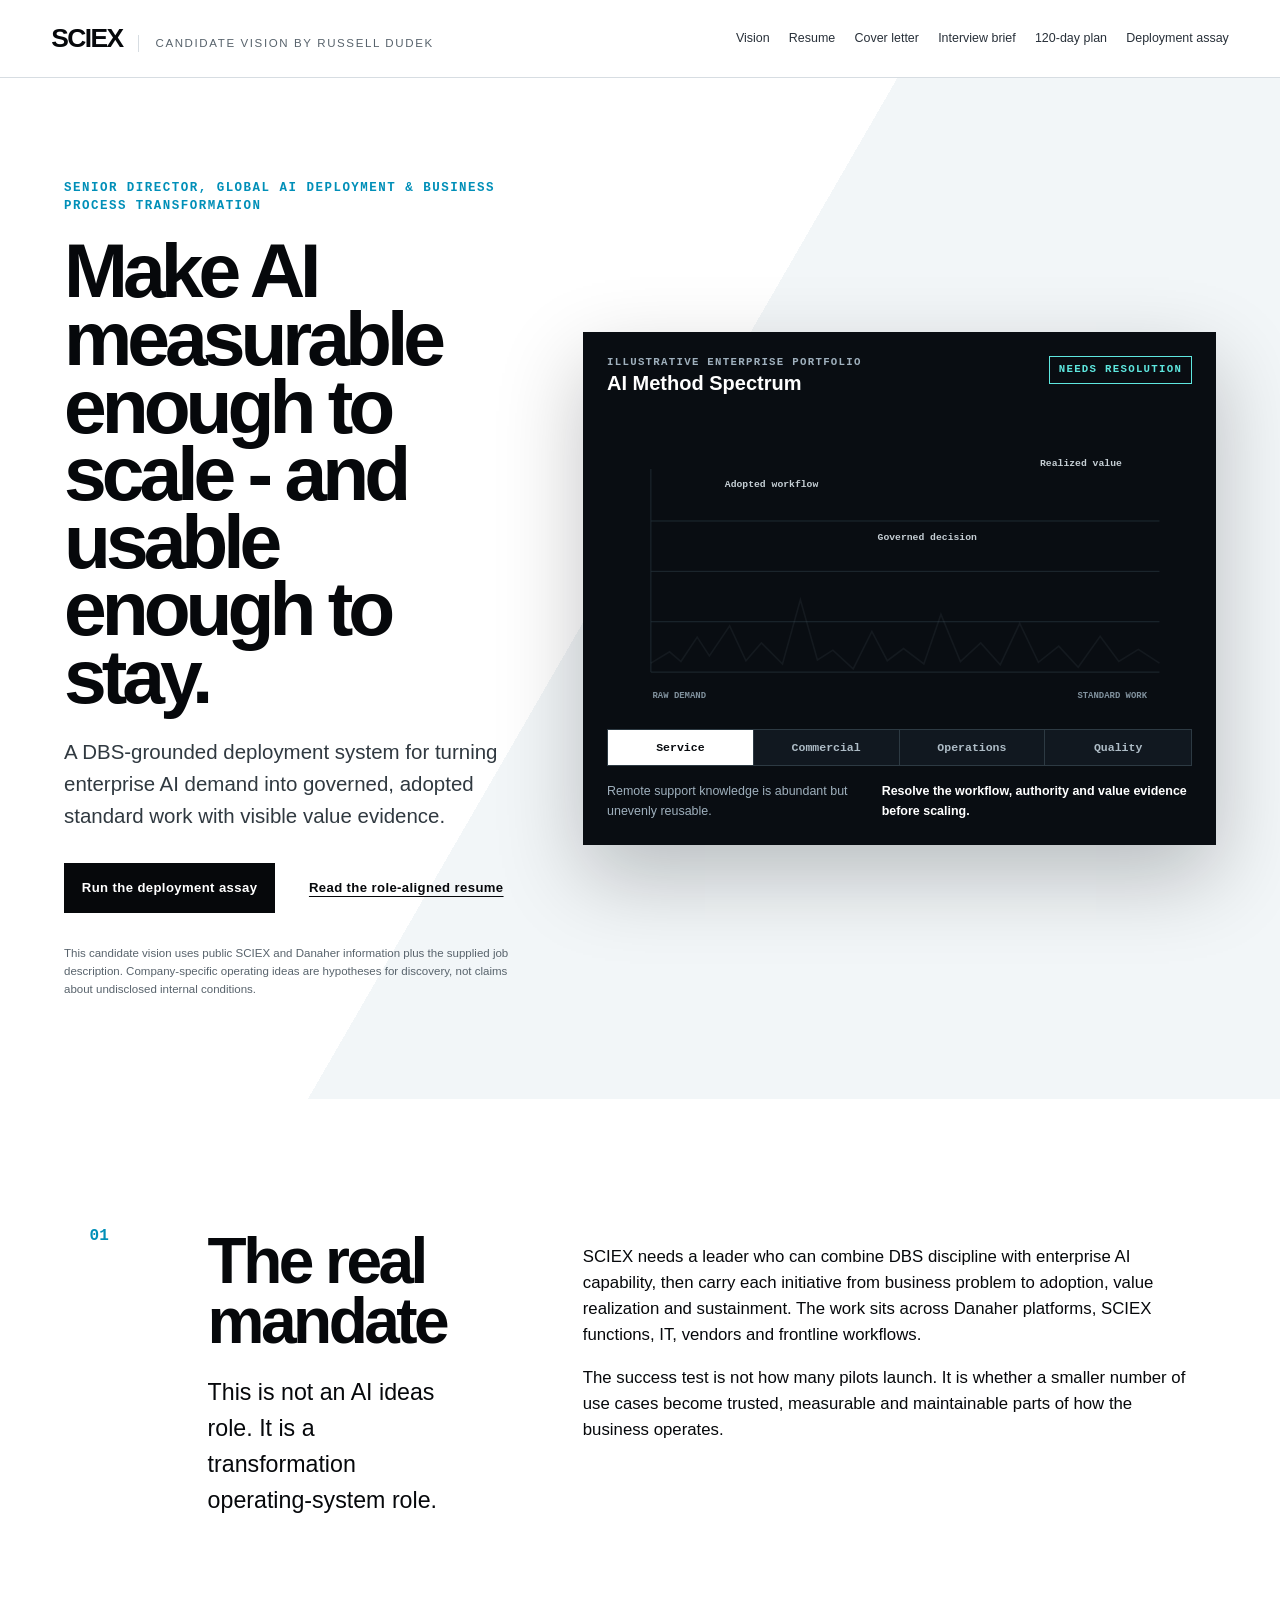
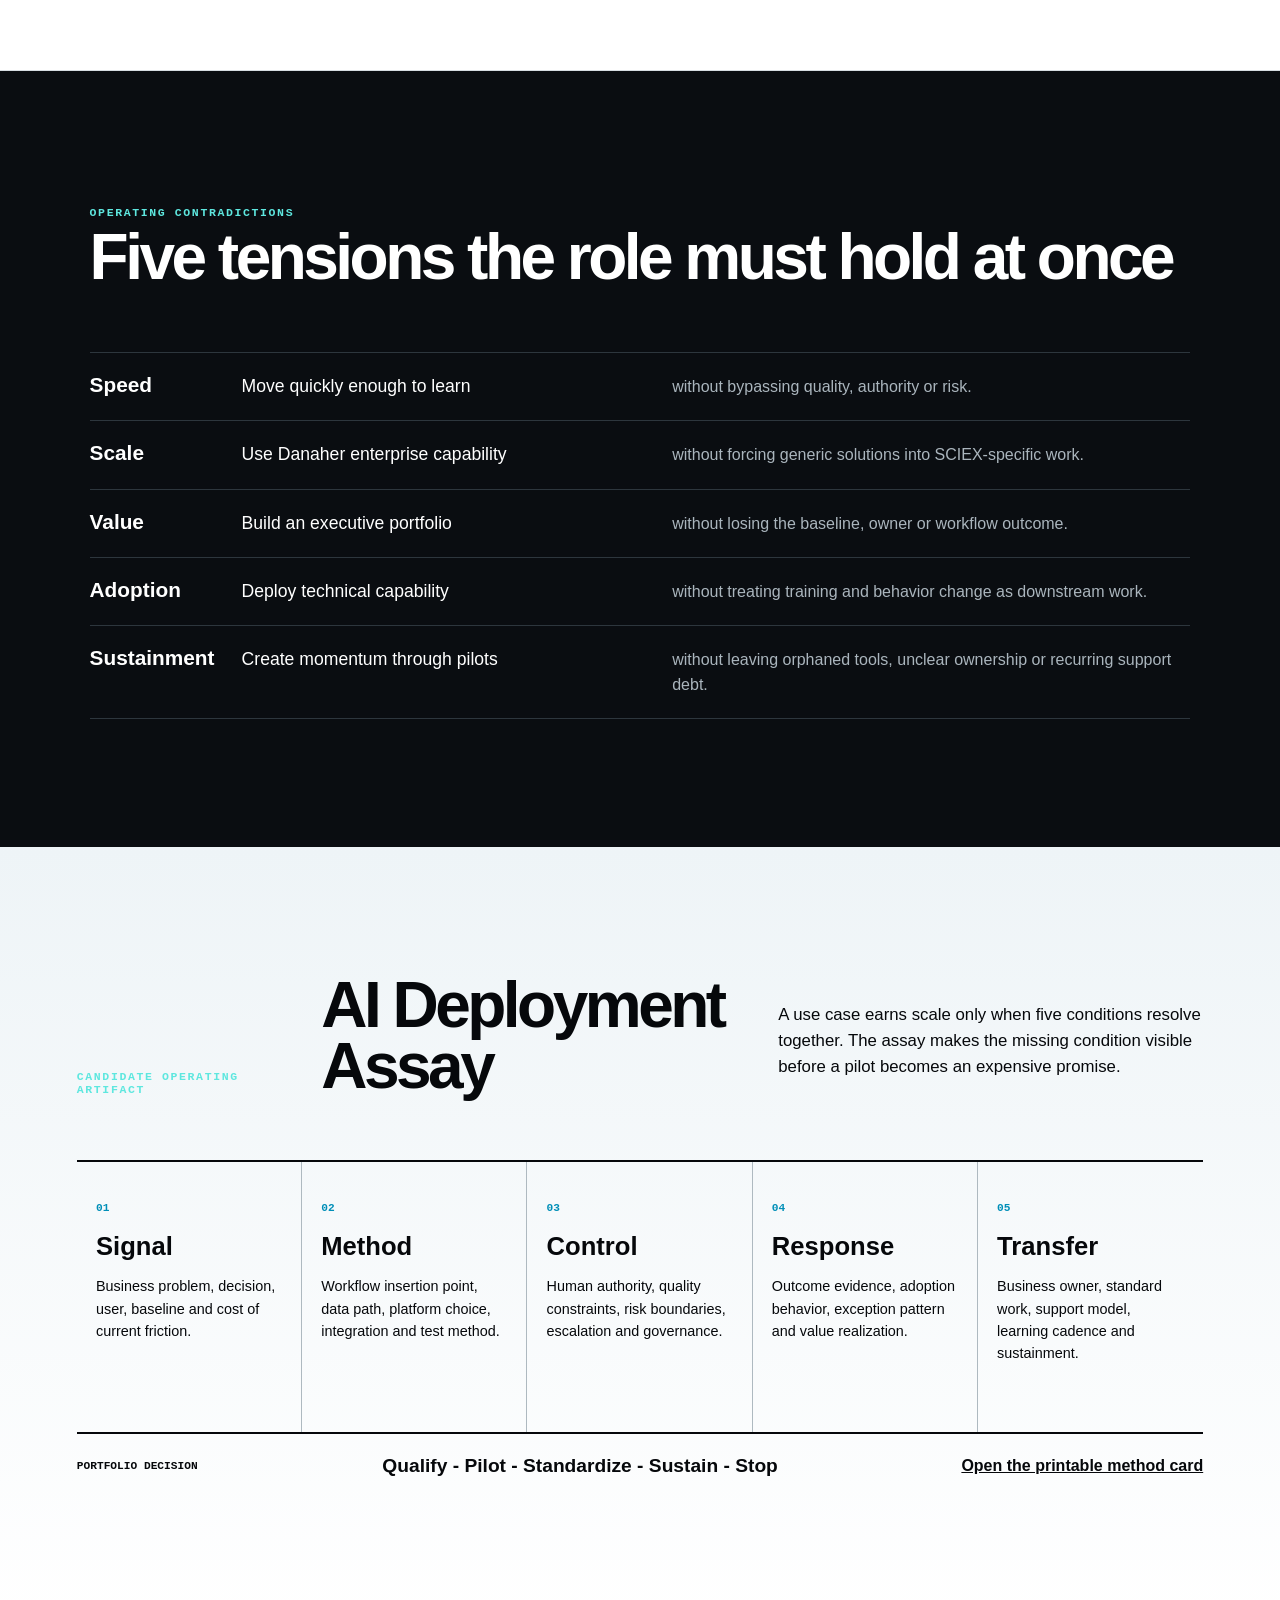
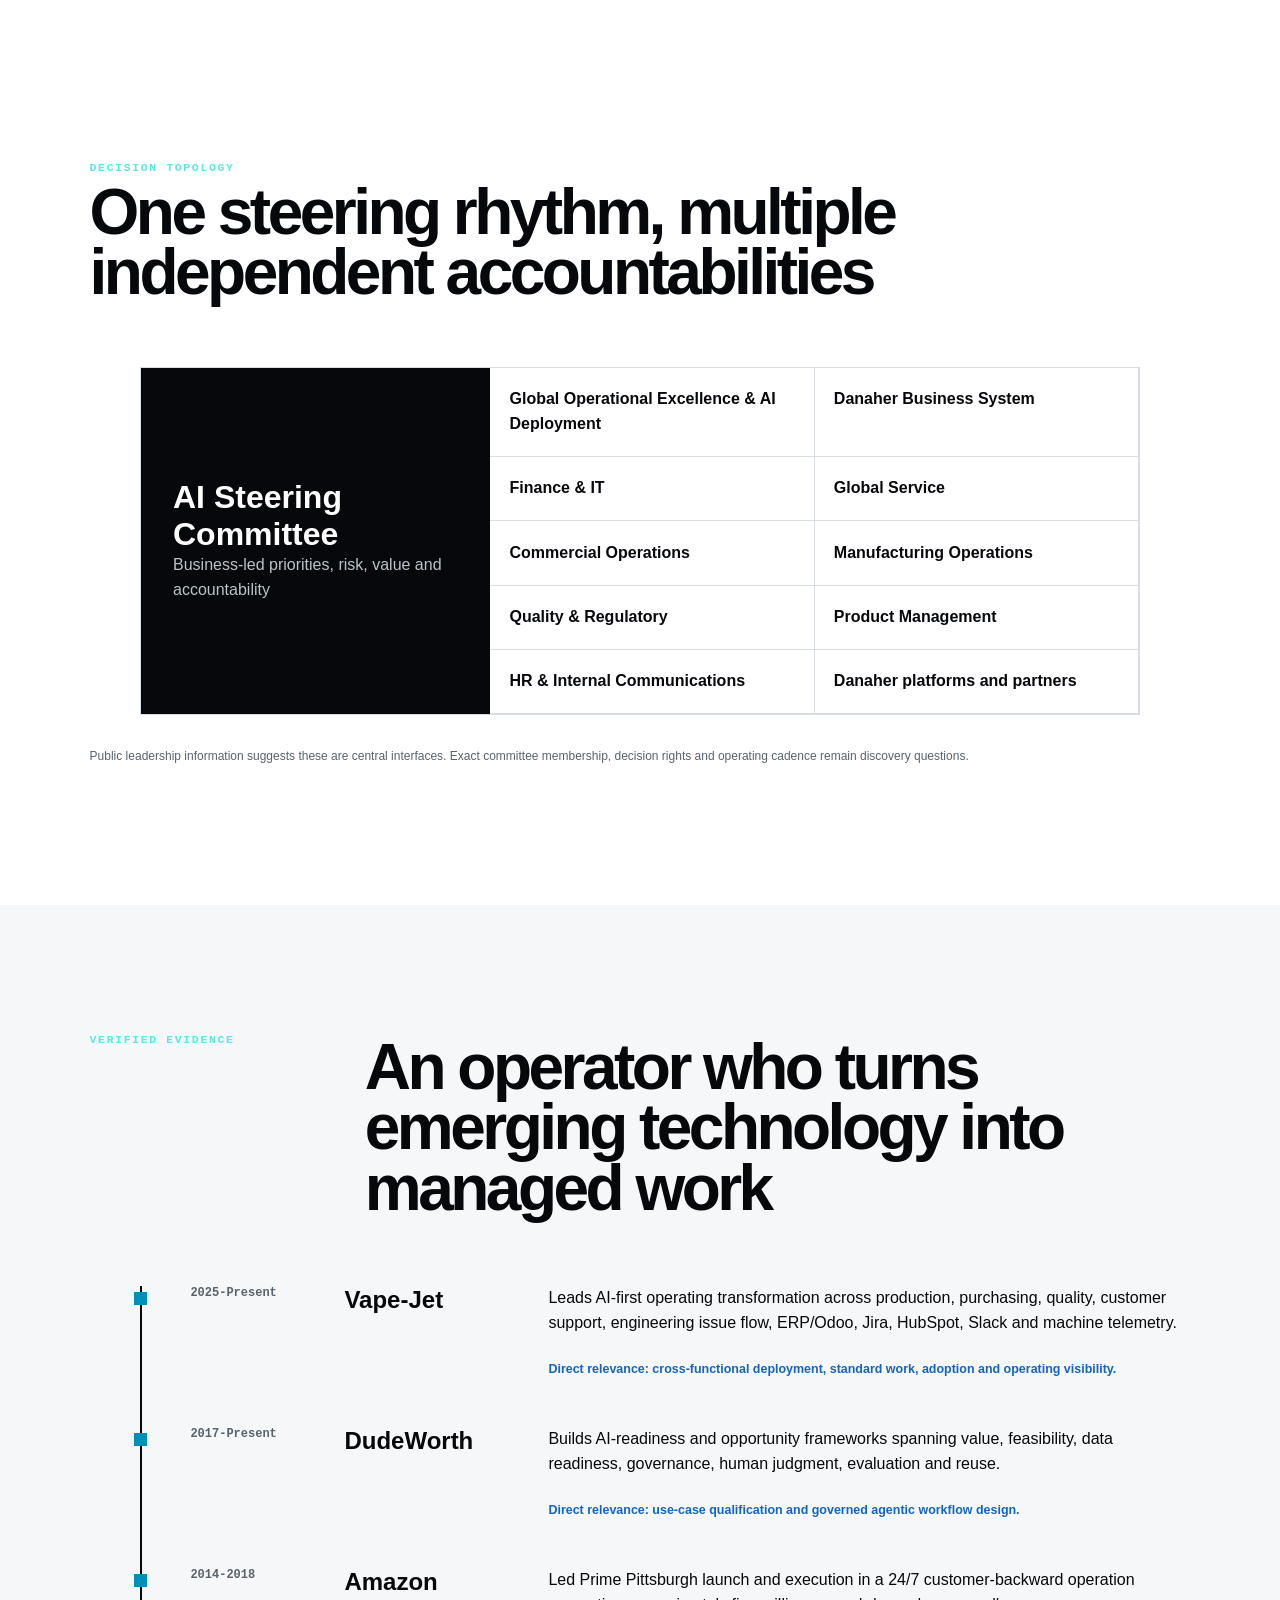
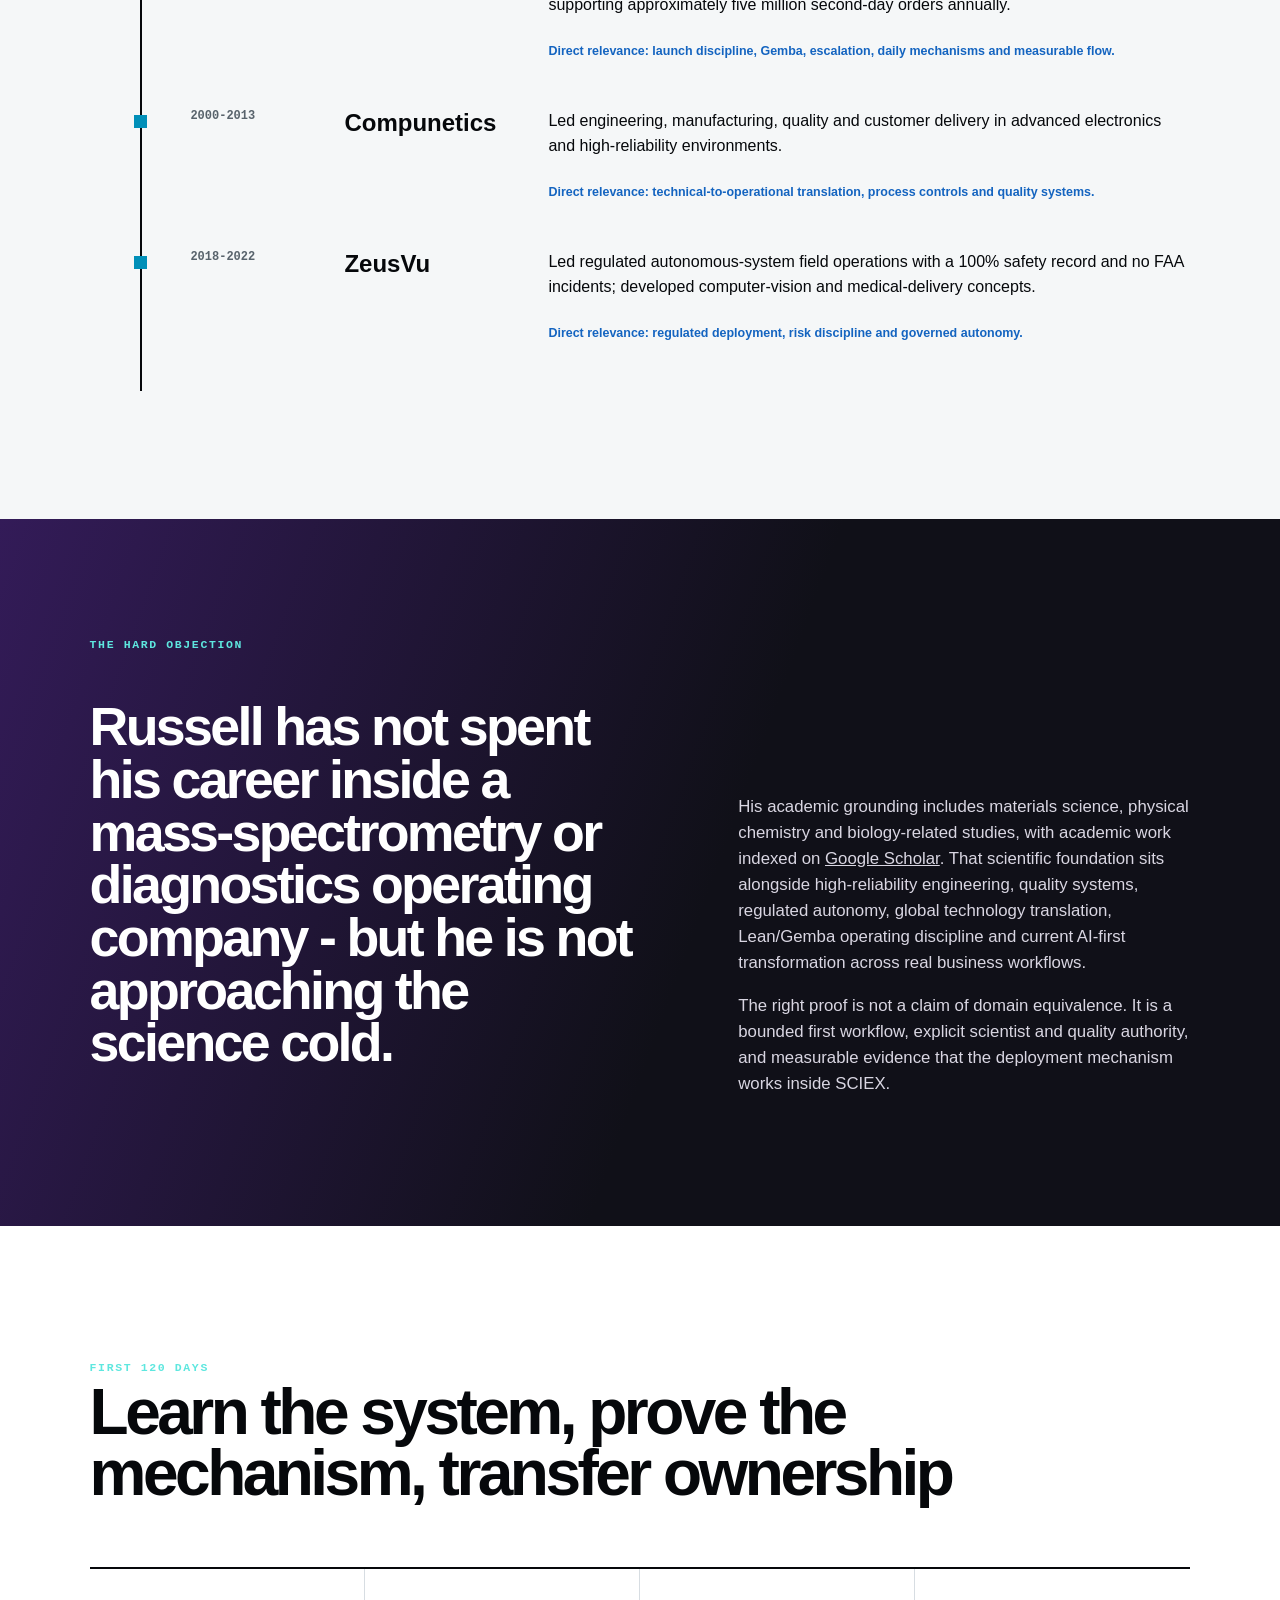
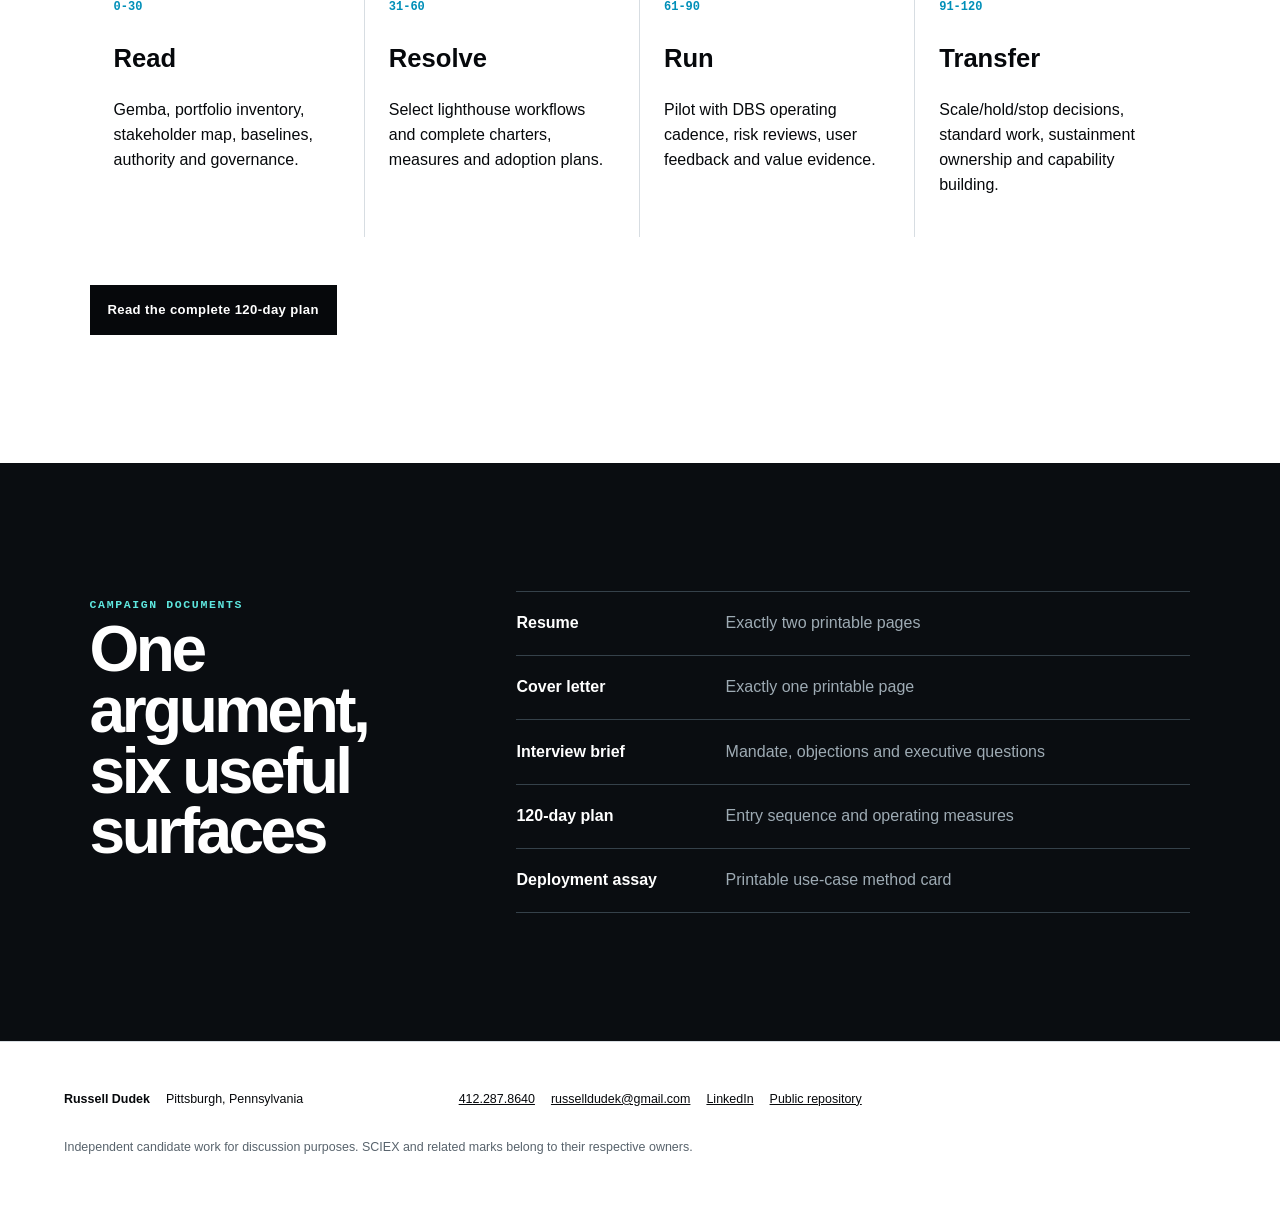
==== commit 6deaf354: "Add scientific foundation to SCIEX candidate vision" ====
--- a/index.html
+++ b/index.html
@@ -30,7 +30,7 @@
 <section id="assay" class="assay-section"><div class="assay-intro"><span>Candidate operating artifact</span><h2>AI Deployment Assay</h2><p>A use case earns scale only when five conditions resolve together. The assay makes the missing condition visible before a pilot becomes an expensive promise.</p></div><div class="assay-grid" role="list"><article role="listitem"><span>01</span><h3>Signal</h3><p>Business problem, decision, user, baseline and cost of current friction.</p></article><article role="listitem"><span>02</span><h3>Method</h3><p>Workflow insertion point, data path, platform choice, integration and test method.</p></article><article role="listitem"><span>03</span><h3>Control</h3><p>Human authority, quality constraints, risk boundaries, escalation and governance.</p></article><article role="listitem"><span>04</span><h3>Response</h3><p>Outcome evidence, adoption behavior, exception pattern and value realization.</p></article><article role="listitem"><span>05</span><h3>Transfer</h3><p>Business owner, standard work, support model, learning cadence and sustainment.</p></article></div><div class="assay-outcome"><span>Portfolio decision</span><strong>Qualify - Pilot - Standardize - Sustain - Stop</strong><a href="deployment-assay.html">Open the printable method card</a></div></section>
 <section class="stakeholders"><div class="section-heading"><span>Decision topology</span><h2>One steering rhythm, multiple independent accountabilities</h2></div><div class="stakeholder-map"><div class="center-node"><strong>AI Steering Committee</strong><span>Business-led priorities, risk, value and accountability</span></div><div class="stakeholder-ring"><span>Global Operational Excellence & AI Deployment</span><span>Danaher Business System</span><span>Finance & IT</span><span>Global Service</span><span>Commercial Operations</span><span>Manufacturing Operations</span><span>Quality & Regulatory</span><span>Product Management</span><span>HR & Internal Communications</span><span>Danaher platforms and partners</span></div></div><p class="hypothesis">Public leadership information suggests these are central interfaces. Exact committee membership, decision rights and operating cadence remain discovery questions.</p></section>
 <section class="proof"><div class="proof-title"><span>Verified evidence</span><h2>An operator who turns emerging technology into managed work</h2></div><div class="evidence-trail"><article><time>2025-Present</time><h3>Vape-Jet</h3><p>Leads AI-first operating transformation across production, purchasing, quality, customer support, engineering issue flow, ERP/Odoo, Jira, HubSpot, Slack and machine telemetry.</p><strong>Direct relevance: cross-functional deployment, standard work, adoption and operating visibility.</strong></article><article><time>2017-Present</time><h3>DudeWorth</h3><p>Builds AI-readiness and opportunity frameworks spanning value, feasibility, data readiness, governance, human judgment, evaluation and reuse.</p><strong>Direct relevance: use-case qualification and governed agentic workflow design.</strong></article><article><time>2014-2018</time><h3>Amazon</h3><p>Led Prime Pittsburgh launch and execution in a 24/7 customer-backward operation supporting approximately five million second-day orders annually.</p><strong>Direct relevance: launch discipline, Gemba, escalation, daily mechanisms and measurable flow.</strong></article><article><time>2000-2013</time><h3>Compunetics</h3><p>Led engineering, manufacturing, quality and customer delivery in advanced electronics and high-reliability environments.</p><strong>Direct relevance: technical-to-operational translation, process controls and quality systems.</strong></article><article><time>2018-2022</time><h3>ZeusVu</h3><p>Led regulated autonomous-system field operations with a 100% safety record and no FAA incidents; developed computer-vision and medical-delivery concepts.</p><strong>Direct relevance: regulated deployment, risk discipline and governed autonomy.</strong></article></div></section>
-<section class="objection"><div><span>The hard objection</span><h2>Russell has not spent his career inside a mass-spectrometry or diagnostics operating company.</h2></div><div><p>That gap should not be disguised. The adjacent case is high-reliability engineering, quality systems, regulated autonomy, global technology translation, Lean/Gemba operating discipline and current AI-first transformation across real business workflows.</p><p>The right proof is not a claim of domain equivalence. It is a bounded first workflow, explicit expert authority and measurable evidence that the deployment mechanism works inside SCIEX.</p></div></section>
+<section class="objection"><div><span>The hard objection</span><h2>Russell has not spent his career inside a mass-spectrometry or diagnostics operating company - but he is not approaching the science cold.</h2></div><div><p>His academic grounding includes materials science, physical chemistry and biology-related studies, with academic work indexed on <a href="https://scholar.google.com/citations?user=yHQSVd8AAAAJ&amp;hl=en">Google Scholar</a>. That scientific foundation sits alongside high-reliability engineering, quality systems, regulated autonomy, global technology translation, Lean/Gemba operating discipline and current AI-first transformation across real business workflows.</p><p>The right proof is not a claim of domain equivalence. It is a bounded first workflow, explicit scientist and quality authority, and measurable evidence that the deployment mechanism works inside SCIEX.</p></div></section>
 <section class="entry-preview"><div class="section-heading"><span>First 120 days</span><h2>Learn the system, prove the mechanism, transfer ownership</h2></div><div class="phase-line"><article><b>0-30</b><h3>Read</h3><p>Gemba, portfolio inventory, stakeholder map, baselines, authority and governance.</p></article><article><b>31-60</b><h3>Resolve</h3><p>Select lighthouse workflows and complete charters, measures and adoption plans.</p></article><article><b>61-90</b><h3>Run</h3><p>Pilot with DBS operating cadence, risk reviews, user feedback and value evidence.</p></article><article><b>91-120</b><h3>Transfer</h3><p>Scale/hold/stop decisions, standard work, sustainment ownership and capability building.</p></article></div><a class="button primary" href="120-day-plan.html">Read the complete 120-day plan</a></section>
 <section class="document-rack"><div><span>Campaign documents</span><h2>One argument, six useful surfaces</h2></div><nav aria-label="Campaign documents"><a href="resume.html"><strong>Resume</strong><span>Exactly two printable pages</span></a><a href="cover-letter.html"><strong>Cover letter</strong><span>Exactly one printable page</span></a><a href="interview-brief.html"><strong>Interview brief</strong><span>Mandate, objections and executive questions</span></a><a href="120-day-plan.html"><strong>120-day plan</strong><span>Entry sequence and operating measures</span></a><a href="deployment-assay.html"><strong>Deployment assay</strong><span>Printable use-case method card</span></a></nav></section>
 </main><footer class="site-footer"><div><strong>Russell Dudek</strong><span>Pittsburgh, Pennsylvania</span></div><div><a href="tel:+14122878640">412.287.8640</a><a href="mailto:russelldudek@gmail.com">russelldudek@gmail.com</a><a href="https://www.linkedin.com/in/russelldudek">LinkedIn</a><a href="https://github.com/russelldudek/sciex">Public repository</a></div><p>Independent candidate work for discussion purposes. SCIEX and related marks belong to their respective owners.</p></footer><script src="app.js"></script></body></html>
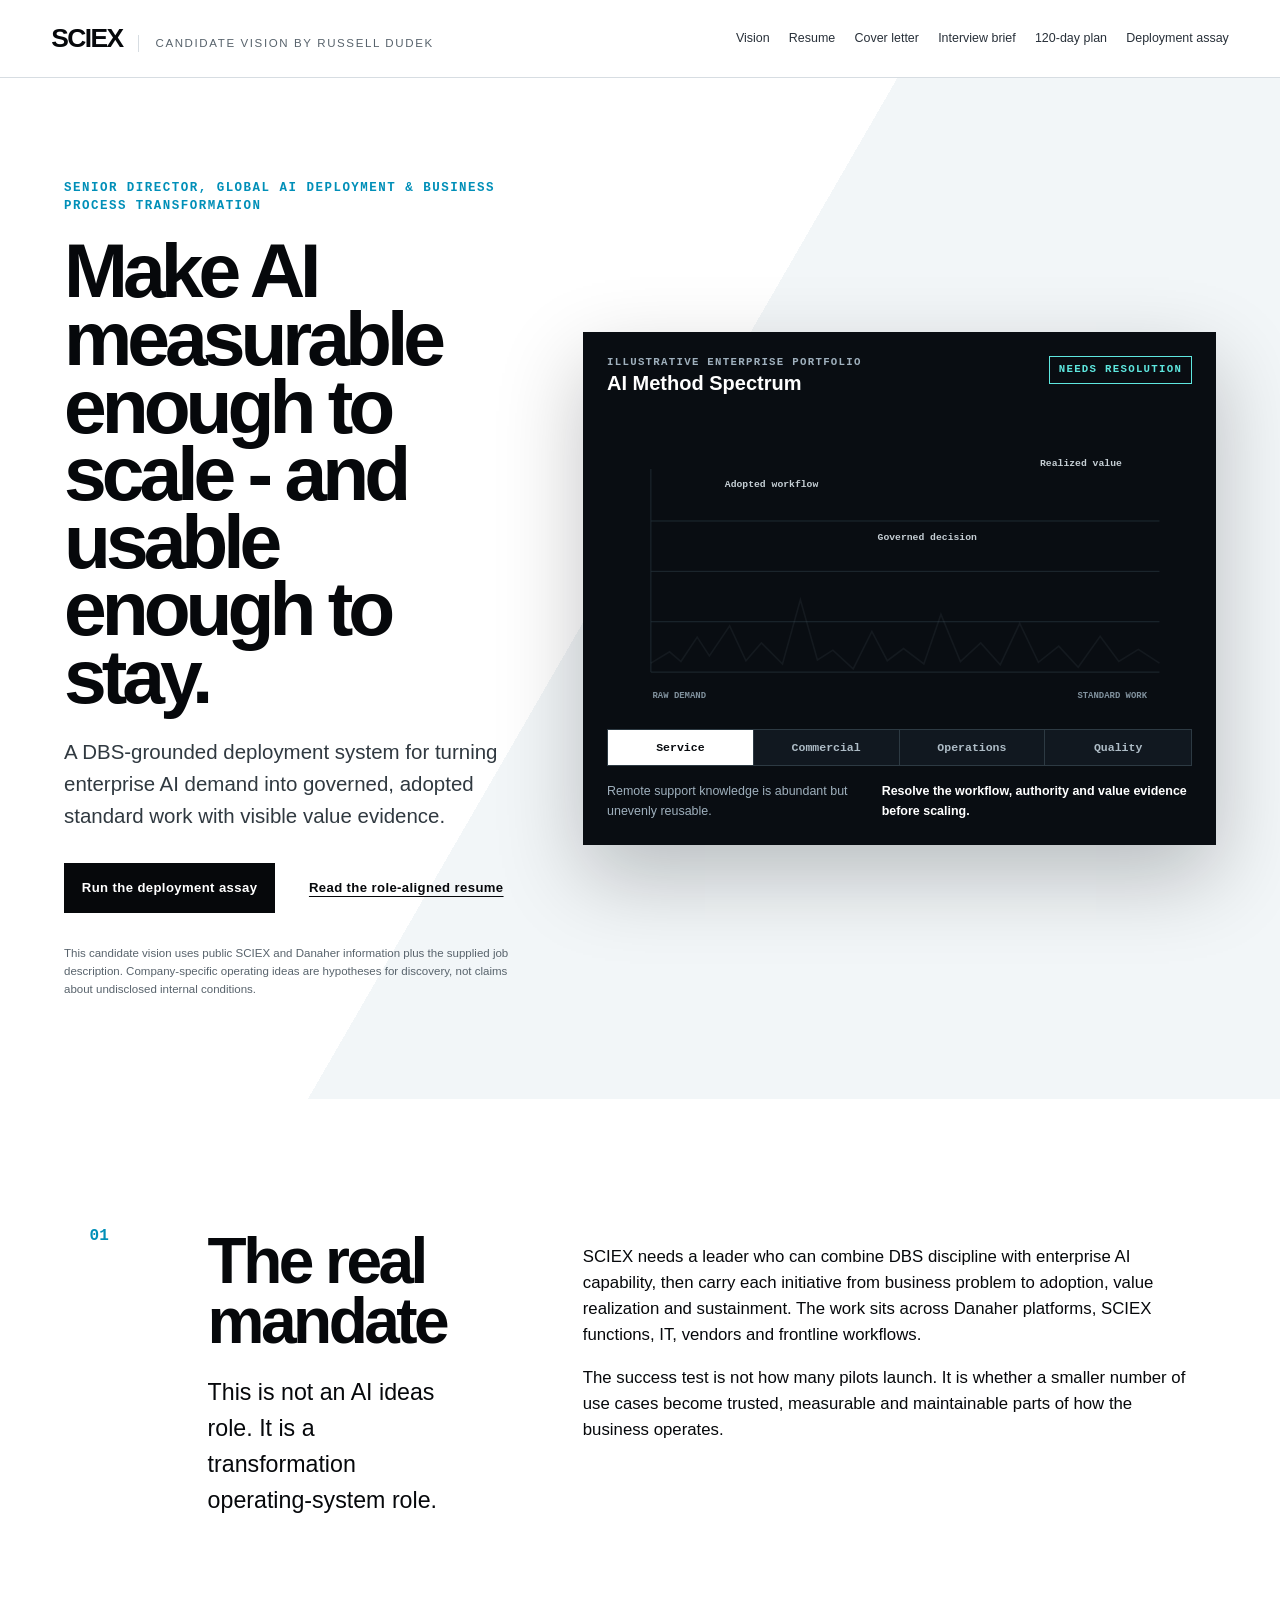
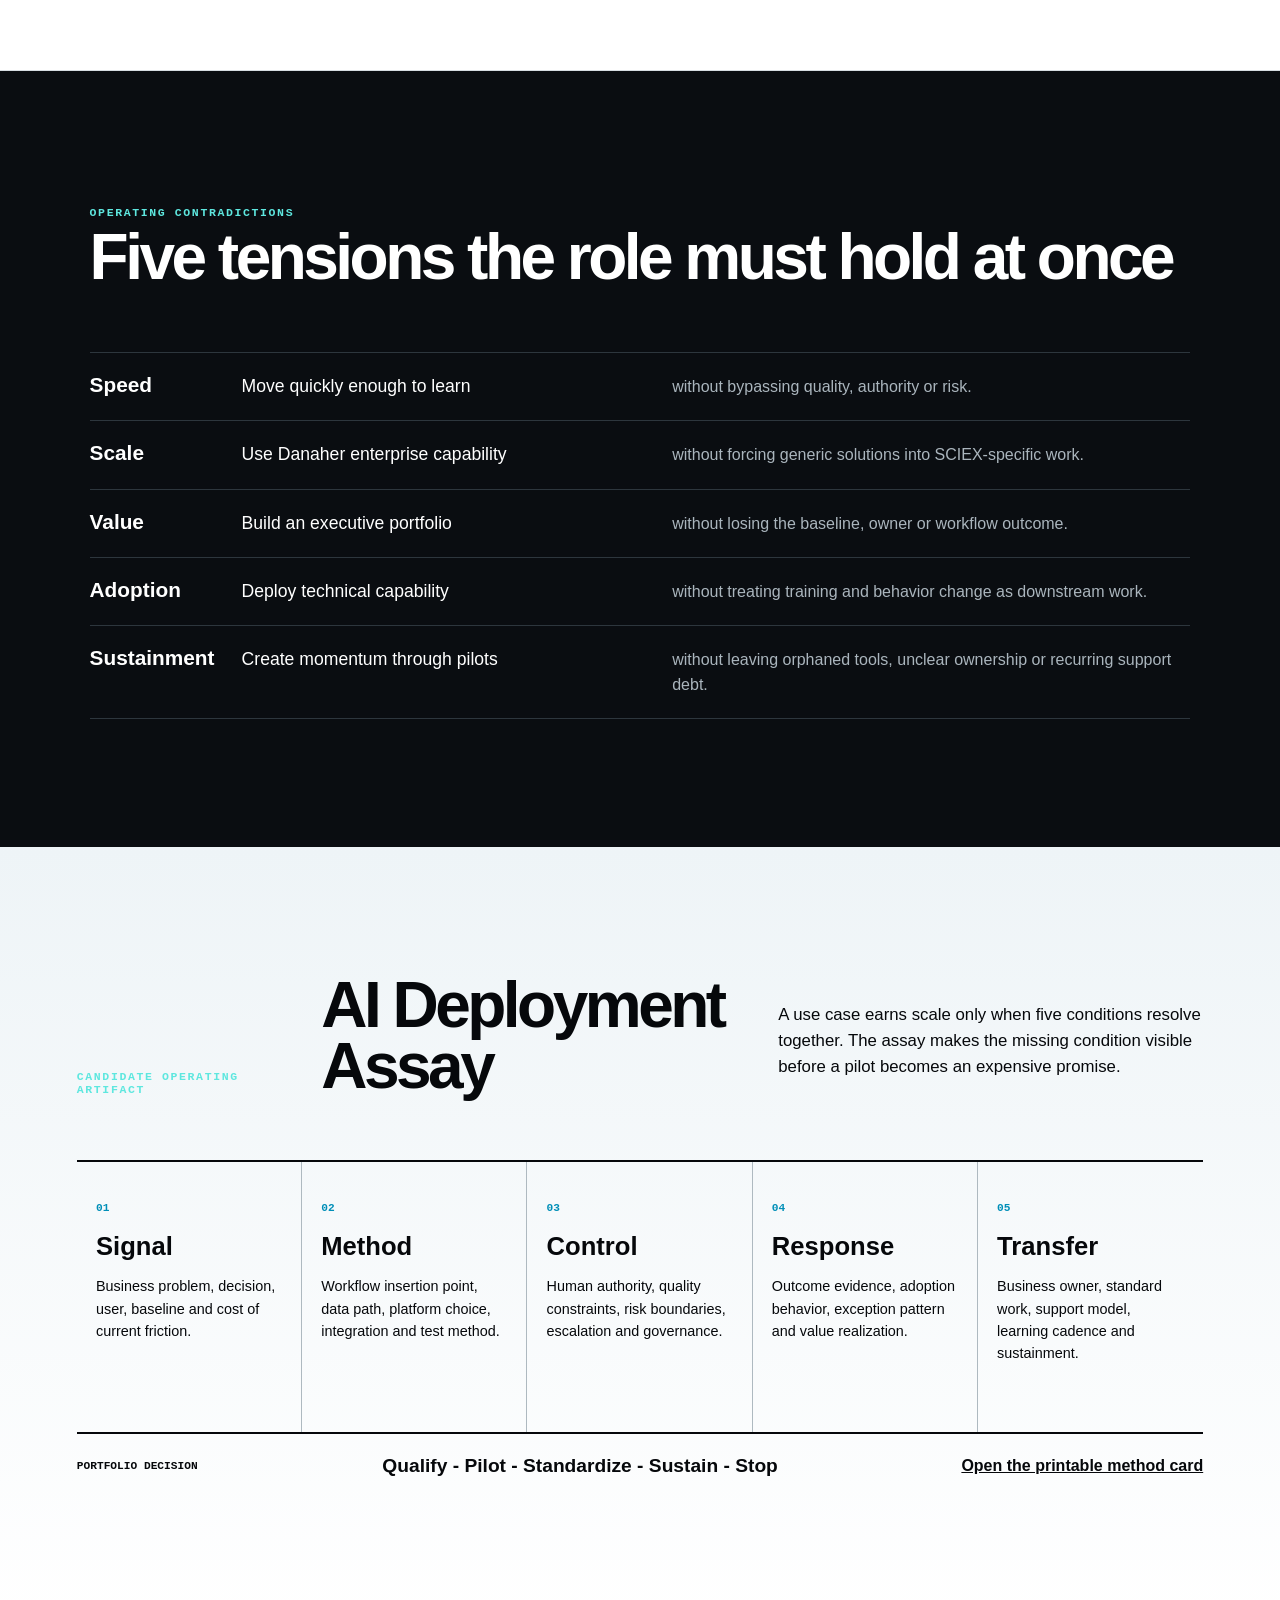
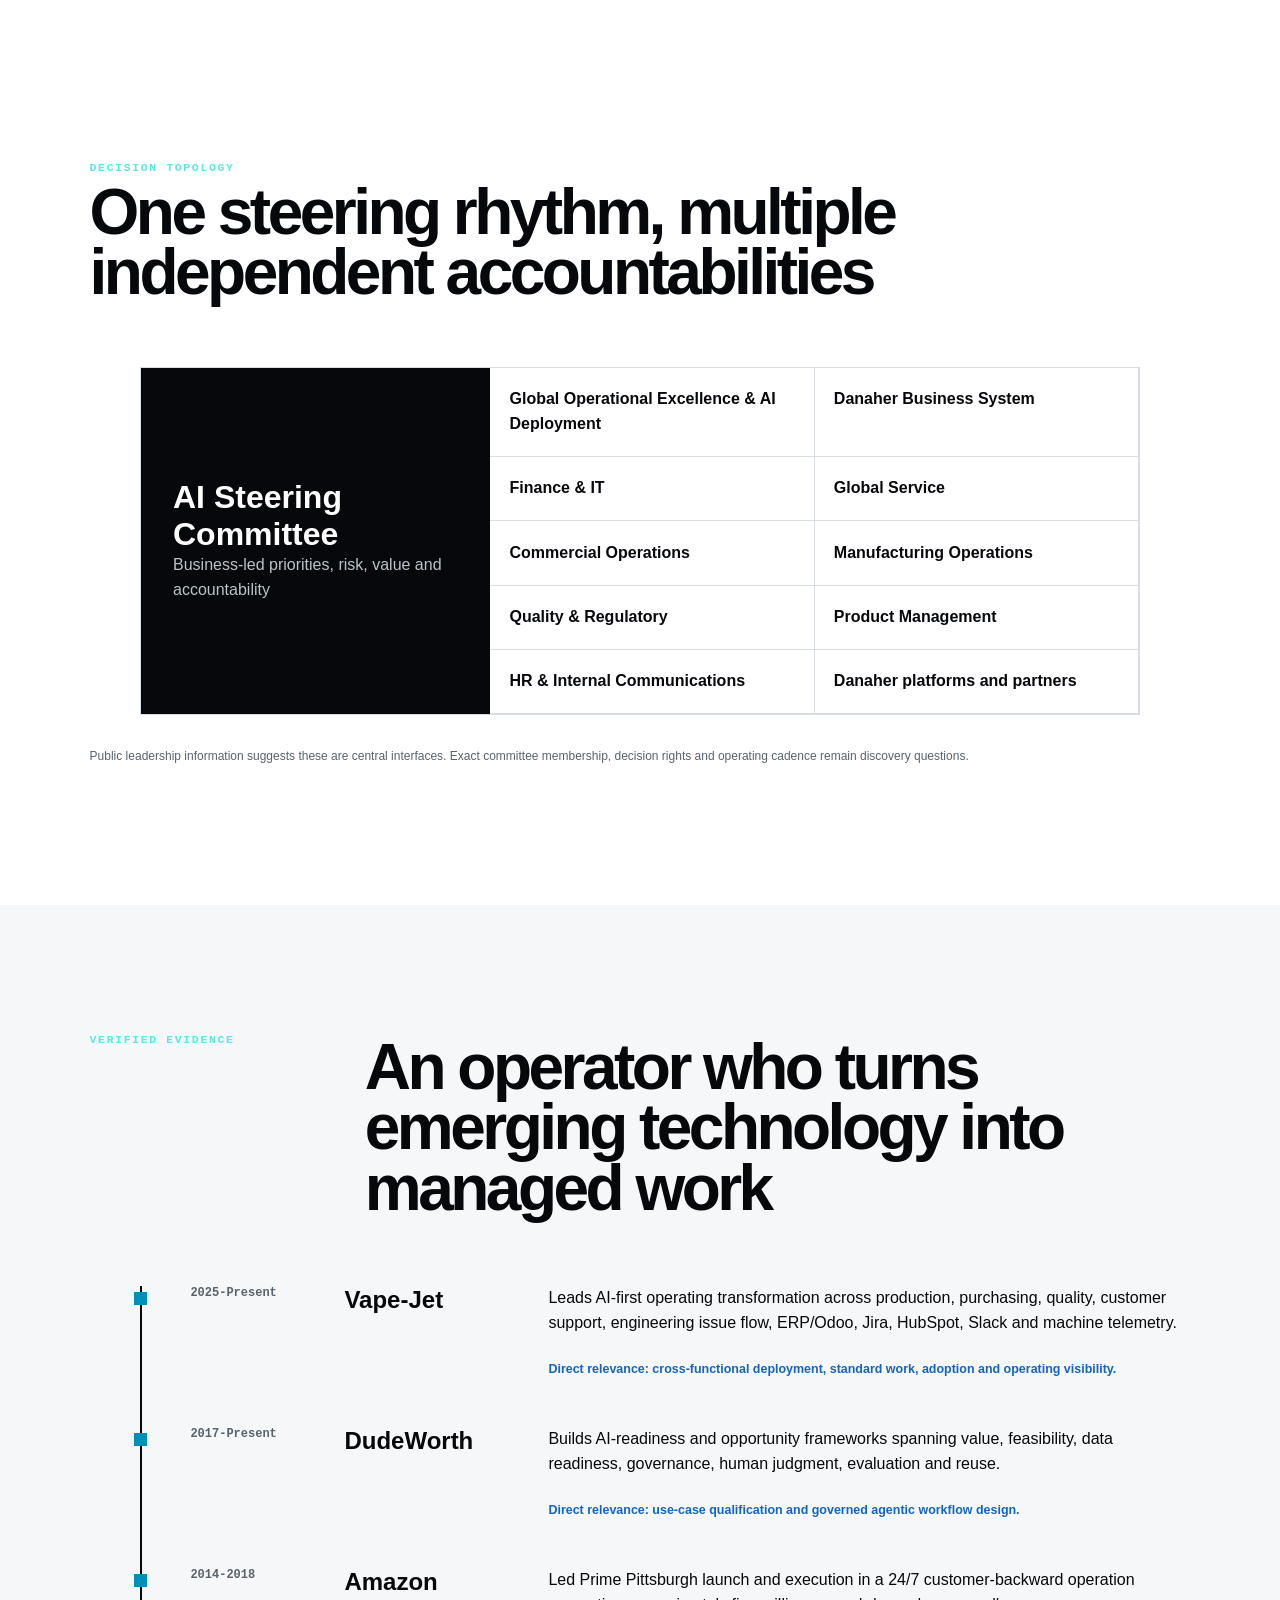
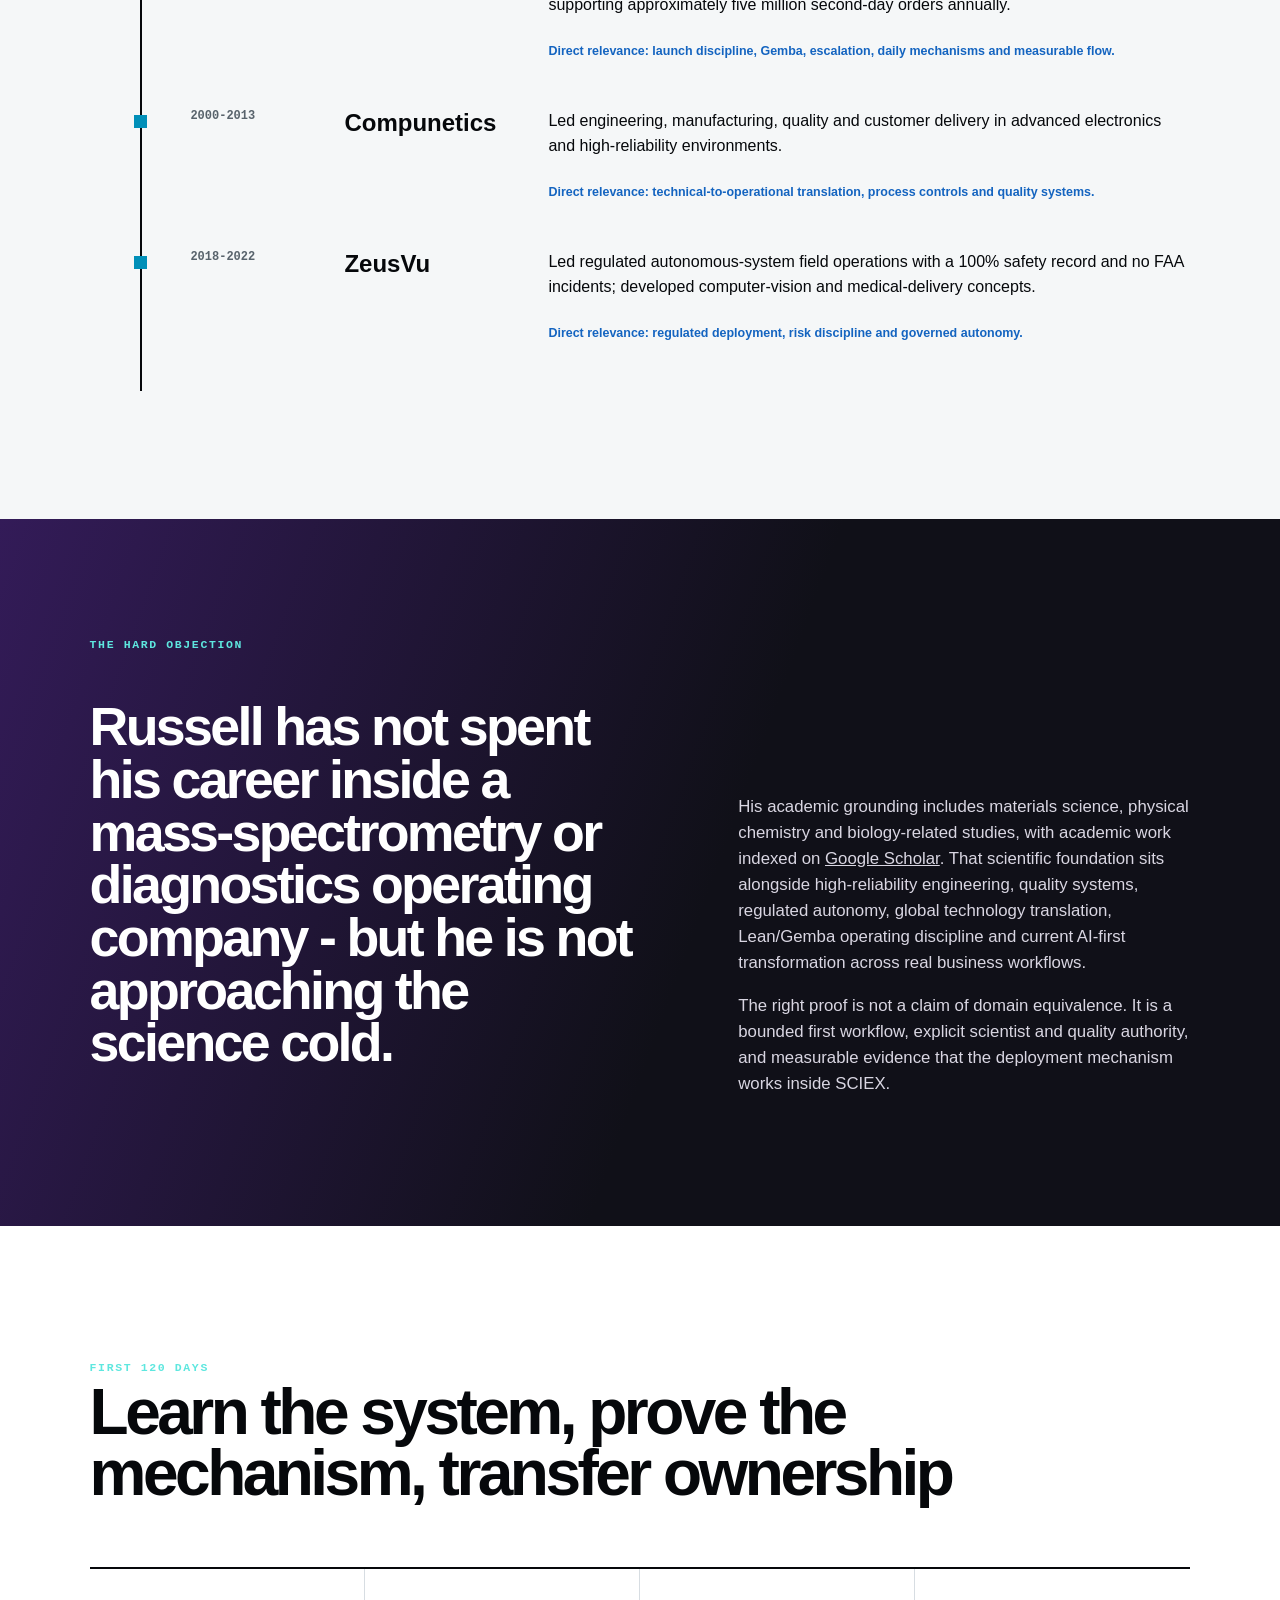
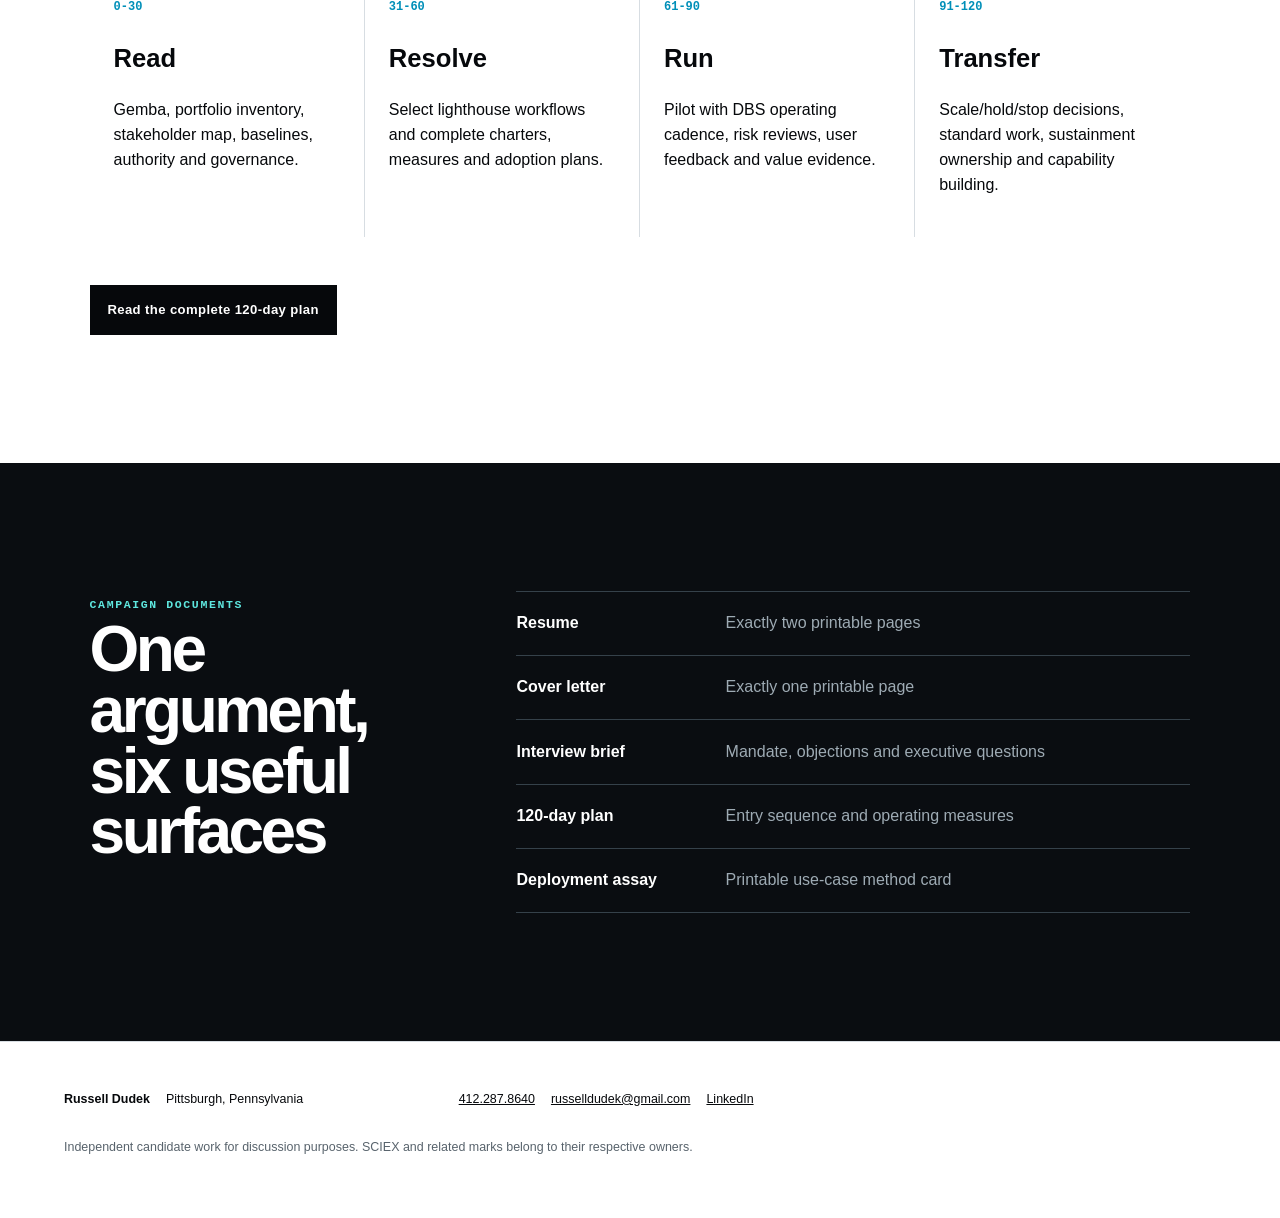
==== commit 407077ab: "Remove repository promotion from SCIEX candidate vision" ====
--- a/index.html
+++ b/index.html
@@ -33,4 +33,4 @@
 <section class="objection"><div><span>The hard objection</span><h2>Russell has not spent his career inside a mass-spectrometry or diagnostics operating company - but he is not approaching the science cold.</h2></div><div><p>His academic grounding includes materials science, physical chemistry and biology-related studies, with academic work indexed on <a href="https://scholar.google.com/citations?user=yHQSVd8AAAAJ&amp;hl=en">Google Scholar</a>. That scientific foundation sits alongside high-reliability engineering, quality systems, regulated autonomy, global technology translation, Lean/Gemba operating discipline and current AI-first transformation across real business workflows.</p><p>The right proof is not a claim of domain equivalence. It is a bounded first workflow, explicit scientist and quality authority, and measurable evidence that the deployment mechanism works inside SCIEX.</p></div></section>
 <section class="entry-preview"><div class="section-heading"><span>First 120 days</span><h2>Learn the system, prove the mechanism, transfer ownership</h2></div><div class="phase-line"><article><b>0-30</b><h3>Read</h3><p>Gemba, portfolio inventory, stakeholder map, baselines, authority and governance.</p></article><article><b>31-60</b><h3>Resolve</h3><p>Select lighthouse workflows and complete charters, measures and adoption plans.</p></article><article><b>61-90</b><h3>Run</h3><p>Pilot with DBS operating cadence, risk reviews, user feedback and value evidence.</p></article><article><b>91-120</b><h3>Transfer</h3><p>Scale/hold/stop decisions, standard work, sustainment ownership and capability building.</p></article></div><a class="button primary" href="120-day-plan.html">Read the complete 120-day plan</a></section>
 <section class="document-rack"><div><span>Campaign documents</span><h2>One argument, six useful surfaces</h2></div><nav aria-label="Campaign documents"><a href="resume.html"><strong>Resume</strong><span>Exactly two printable pages</span></a><a href="cover-letter.html"><strong>Cover letter</strong><span>Exactly one printable page</span></a><a href="interview-brief.html"><strong>Interview brief</strong><span>Mandate, objections and executive questions</span></a><a href="120-day-plan.html"><strong>120-day plan</strong><span>Entry sequence and operating measures</span></a><a href="deployment-assay.html"><strong>Deployment assay</strong><span>Printable use-case method card</span></a></nav></section>
-</main><footer class="site-footer"><div><strong>Russell Dudek</strong><span>Pittsburgh, Pennsylvania</span></div><div><a href="tel:+14122878640">412.287.8640</a><a href="mailto:russelldudek@gmail.com">russelldudek@gmail.com</a><a href="https://www.linkedin.com/in/russelldudek">LinkedIn</a><a href="https://github.com/russelldudek/sciex">Public repository</a></div><p>Independent candidate work for discussion purposes. SCIEX and related marks belong to their respective owners.</p></footer><script src="app.js"></script></body></html>+</main><footer class="site-footer"><div><strong>Russell Dudek</strong><span>Pittsburgh, Pennsylvania</span></div><div><a href="tel:+14122878640">412.287.8640</a><a href="mailto:russelldudek@gmail.com">russelldudek@gmail.com</a><a href="https://www.linkedin.com/in/russelldudek">LinkedIn</a></div><p>Independent candidate work for discussion purposes. SCIEX and related marks belong to their respective owners.</p></footer><script src="app.js"></script></body></html>
